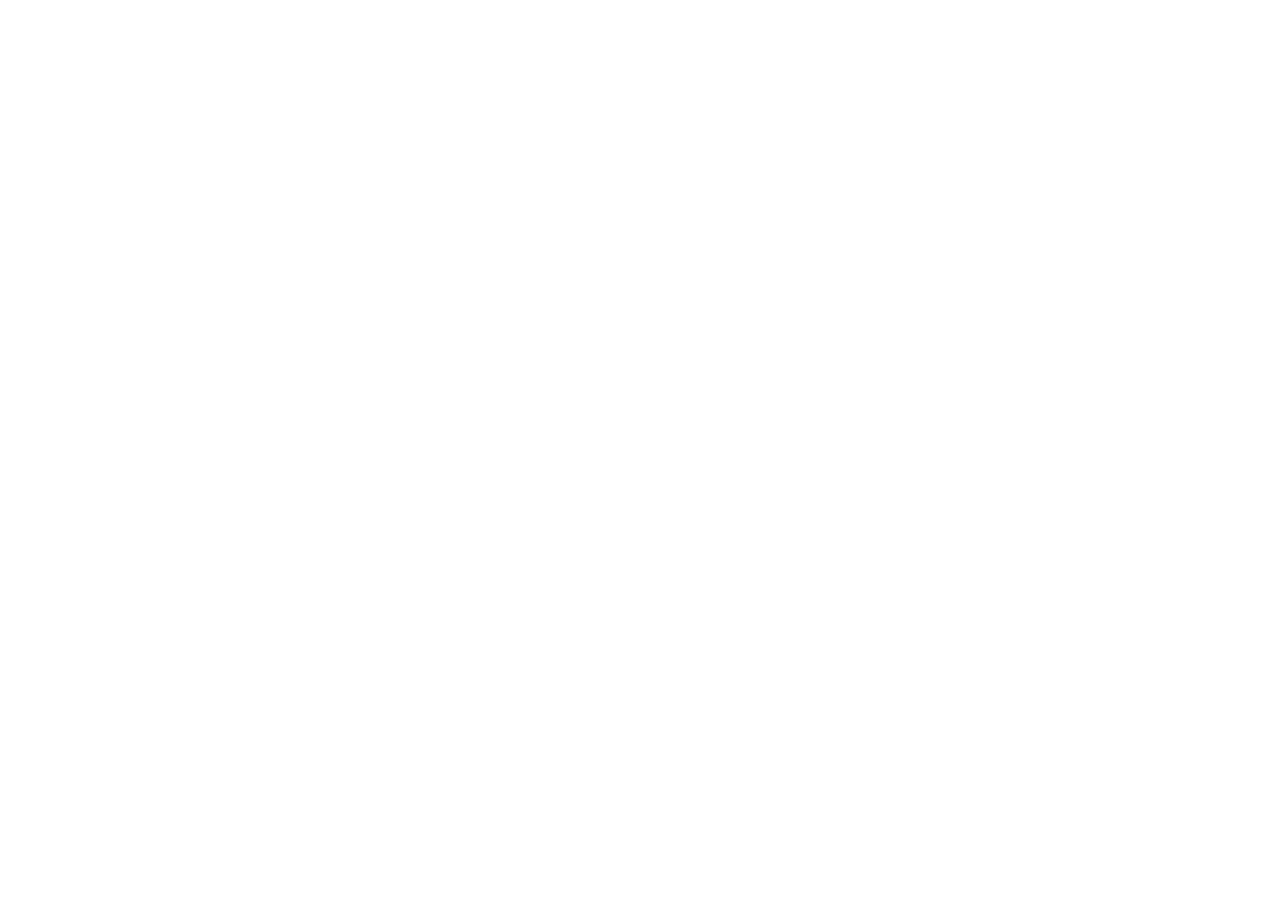
==== index.html @ c5b6c1b1 "init project" ====
<!DOCTYPE html>
<html lang="en">

<head>
    <meta charset="UTF-8">
    <meta http-equiv="X-UA-Compatible" content="IE=edge">
    <meta name="viewport" content="width=device-width, initial-scale=1.0">
    <title>Document</title>
</head>

<body>

</body>

</html>
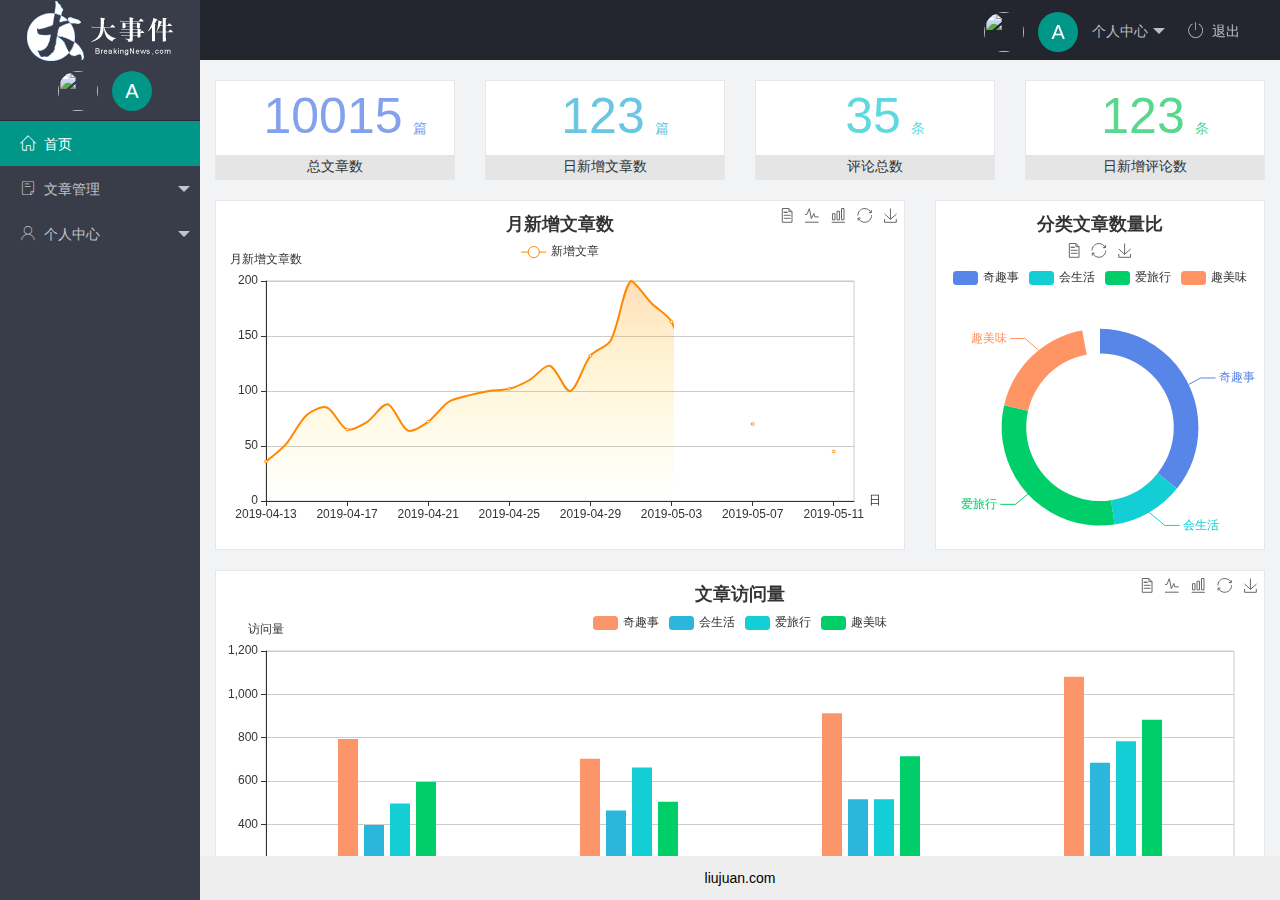
==== commit c591fae1: "完成了后台首页的开发" ====
--- a/index.html
+++ b/index.html
@@ -6,10 +6,93 @@
     <meta http-equiv="X-UA-Compatible" content="IE=edge">
     <meta name="viewport" content="width=device-width, initial-scale=1.0">
     <title>Document</title>
+    <!-- 导入layui的css样式 -->
+    <link rel="stylesheet" href="/assets/lib/layui/css/layui.css">
+    <!-- 导入icon图标的样式 -->
+    <link rel="stylesheet" href="/assets/fonts/iconfont.css" />
+    <!-- 导入自己的css样式 -->
+    <link rel="stylesheet" href="/assets/css/index.css" />
 </head>
 
 <body>
+    <div class="layui-layout layui-layout-admin">
+        <div class="layui-header">
+            <div class="layui-logo layui-hide-xs layui-bg-black"><img src="/assets/images/logo.png" alt=""></div>
+            <!-- 头部区域（可配合layui 已有的水平导航） -->
+            <ul class="layui-nav layui-layout-right">
+                <li class="layui-nav-item layui-hide layui-show-md-inline-block">
+                    <a href="javascript:;" class="userInfo">
+                        <img src="//tva1.sinaimg.cn/crop.0.0.118.118.180/5db11ff4gw1e77d3nqrv8j203b03cweg.jpg"
+                            class="layui-nav-img">
+                        <span class="text-avatar">A</span>
 
+                        个人中心
+                    </a>
+                    <dl class="layui-nav-child">
+                        <dd><a href="">基本资料</a></dd>
+                        <dd><a href="">更换头像</a></dd>
+                        <dd><a href="">重置密码</a></dd>
+                    </dl>
+                </li>
+                <li class="layui-nav-item" lay-header-event="menuRight" lay-unselect>
+                    <a href="javascript:;" id="btnlogout">
+                        <span class="iconfont">&#xe865</span>退出
+                    </a>
+                </li>
+            </ul>
+        </div>
+
+        <div class="layui-side layui-bg-black">
+            <div class="layui-side-scroll">
+                <div class="userInfo">
+                    <img src="//tva1.sinaimg.cn/crop.0.0.118.118.180/5db11ff4gw1e77d3nqrv8j203b03cweg.jpg"
+                        class="layui-nav-img">
+                    <span class="text-avatar">A</span>
+                    <span id="welcome"></span>
+                </div>
+                <!-- 左侧导航区域（可配合layui已有的垂直导航） -->
+                <ul class="layui-nav layui-nav-tree" lay-shrink="all">
+                    <li class="layui-nav-item  layui-this">
+                        <a href="/home/dashboard.html" target="fm"><span class="iconfont">&#xe6a9</span>首页</a>
+                    </li>
+                    <li class="layui-nav-item">
+                        <a class="" href="javascript:;"><span class="iconfont">&#xe615</span>文章管理</a>
+                        <dl class="layui-nav-child">
+                            <dd><a href="javascript:;"><i class="layui-icon layui-icon-app"></i> 文章类别</a></dd>
+                            <dd><a href="javascript:;"><i class="layui-icon layui-icon-cols"></i> 文章列表</a></dd>
+                            <dd><a href="javascript:;"><i class="layui-icon layui-icon-face-smile"></i> 发布文章</a></dd>
+                        </dl>
+                    </li>
+                    <li class="layui-nav-item">
+                        <a href="javascript:;"><span class="iconfont">&#xe614</span>个人中心</a>
+                        <dl class="layui-nav-child">
+                            <dd><a href="javascript:;"><i class="layui-icon layui-icon-app"></i> 基本资料</a></dd>
+                            <dd><a href="javascript:;"><i class="layui-icon layui-icon-friends"></i> 更换头像</a></dd>
+                            <dd><a href="javascript:;"><i class="layui-icon layui-icon-password"></i> 重置密码</a></dd>
+                        </dl>
+                    </li>
+                </ul>
+            </div>
+        </div>
+
+        <div class="layui-body">
+            <!-- 内容主体区域 -->
+            <iframe name="fm" src="/home/dashboard.html" frameborder="0"></iframe>
+        </div>
+
+        <div class="layui-footer">
+            liujuan.com
+        </div>
+    </div>
+
+    <!-- 导入layui js样式表 -->
+    <script src="/assets/lib/layui/layui.all.js"></script>
+    <!-- 导入jquery样式表 -->
+    <script src="/assets/lib/jquery.js"></script>
+    <!-- 导入baseapi表 -->
+    <script src="/assets/js/baseApi.js"></script>
+    <!-- 导入自己的样式表 -->
+    <script src="/assets/js/index.js"></script>
 </body>
 
 </html>--- a/assets/lib/layui/css/layui.css
+++ b/assets/lib/layui/css/layui.css
@@ -0,0 +1,2 @@
+/** layui-v2.5.5 MIT License By https://www.layui.com */
+ .layui-inline,img{display:inline-block;vertical-align:middle}h1,h2,h3,h4,h5,h6{font-weight:400}.layui-edge,.layui-header,.layui-inline,.layui-main{position:relative}.layui-body,.layui-edge,.layui-elip{overflow:hidden}.layui-btn,.layui-edge,.layui-inline,img{vertical-align:middle}.layui-btn,.layui-disabled,.layui-icon,.layui-unselect{-moz-user-select:none;-webkit-user-select:none;-ms-user-select:none}.layui-elip,.layui-form-checkbox span,.layui-form-pane .layui-form-label{text-overflow:ellipsis;white-space:nowrap}.layui-breadcrumb,.layui-tree-btnGroup{visibility:hidden}blockquote,body,button,dd,div,dl,dt,form,h1,h2,h3,h4,h5,h6,input,li,ol,p,pre,td,textarea,th,ul{margin:0;padding:0;-webkit-tap-highlight-color:rgba(0,0,0,0)}a:active,a:hover{outline:0}img{border:none}li{list-style:none}table{border-collapse:collapse;border-spacing:0}h4,h5,h6{font-size:100%}button,input,optgroup,option,select,textarea{font-family:inherit;font-size:inherit;font-style:inherit;font-weight:inherit;outline:0}pre{white-space:pre-wrap;white-space:-moz-pre-wrap;white-space:-pre-wrap;white-space:-o-pre-wrap;word-wrap:break-word}body{line-height:24px;font:14px Helvetica Neue,Helvetica,PingFang SC,Tahoma,Arial,sans-serif}hr{height:1px;margin:10px 0;border:0;clear:both}a{color:#333;text-decoration:none}a:hover{color:#777}a cite{font-style:normal;*cursor:pointer}.layui-border-box,.layui-border-box *{box-sizing:border-box}.layui-box,.layui-box *{box-sizing:content-box}.layui-clear{clear:both;*zoom:1}.layui-clear:after{content:'\20';clear:both;*zoom:1;display:block;height:0}.layui-inline{*display:inline;*zoom:1}.layui-edge{display:inline-block;width:0;height:0;border-width:6px;border-style:dashed;border-color:transparent}.layui-edge-top{top:-4px;border-bottom-color:#999;border-bottom-style:solid}.layui-edge-right{border-left-color:#999;border-left-style:solid}.layui-edge-bottom{top:2px;border-top-color:#999;border-top-style:solid}.layui-edge-left{border-right-color:#999;border-right-style:solid}.layui-disabled,.layui-disabled:hover{color:#d2d2d2!important;cursor:not-allowed!important}.layui-circle{border-radius:100%}.layui-show{display:block!important}.layui-hide{display:none!important}@font-face{font-family:layui-icon;src:url(../font/iconfont.eot?v=250);src:url(../font/iconfont.eot?v=250#iefix) format('embedded-opentype'),url(../font/iconfont.woff2?v=250) format('woff2'),url(../font/iconfont.woff?v=250) format('woff'),url(../font/iconfont.ttf?v=250) format('truetype'),url(../font/iconfont.svg?v=250#layui-icon) format('svg')}.layui-icon{font-family:layui-icon!important;font-size:16px;font-style:normal;-webkit-font-smoothing:antialiased;-moz-osx-font-smoothing:grayscale}.layui-icon-reply-fill:before{content:"\e611"}.layui-icon-set-fill:before{content:"\e614"}.layui-icon-menu-fill:before{content:"\e60f"}.layui-icon-search:before{content:"\e615"}.layui-icon-share:before{content:"\e641"}.layui-icon-set-sm:before{content:"\e620"}.layui-icon-engine:before{content:"\e628"}.layui-icon-close:before{content:"\1006"}.layui-icon-close-fill:before{content:"\1007"}.layui-icon-chart-screen:before{content:"\e629"}.layui-icon-star:before{content:"\e600"}.layui-icon-circle-dot:before{content:"\e617"}.layui-icon-chat:before{content:"\e606"}.layui-icon-release:before{content:"\e609"}.layui-icon-list:before{content:"\e60a"}.layui-icon-chart:before{content:"\e62c"}.layui-icon-ok-circle:before{content:"\1005"}.layui-icon-layim-theme:before{content:"\e61b"}.layui-icon-table:before{content:"\e62d"}.layui-icon-right:before{content:"\e602"}.layui-icon-left:before{content:"\e603"}.layui-icon-cart-simple:before{content:"\e698"}.layui-icon-face-cry:before{content:"\e69c"}.layui-icon-face-smile:before{content:"\e6af"}.layui-icon-survey:before{content:"\e6b2"}.layui-icon-tree:before{content:"\e62e"}.layui-icon-upload-circle:before{content:"\e62f"}.layui-icon-add-circle:before{content:"\e61f"}.layui-icon-download-circle:before{content:"\e601"}.layui-icon-templeate-1:before{content:"\e630"}.layui-icon-util:before{content:"\e631"}.layui-icon-face-surprised:before{content:"\e664"}.layui-icon-edit:before{content:"\e642"}.layui-icon-speaker:before{content:"\e645"}.layui-icon-down:before{content:"\e61a"}.layui-icon-file:before{content:"\e621"}.layui-icon-layouts:before{content:"\e632"}.layui-icon-rate-half:before{content:"\e6c9"}.layui-icon-add-circle-fine:before{content:"\e608"}.layui-icon-prev-circle:before{content:"\e633"}.layui-icon-read:before{content:"\e705"}.layui-icon-404:before{content:"\e61c"}.layui-icon-carousel:before{content:"\e634"}.layui-icon-help:before{content:"\e607"}.layui-icon-code-circle:before{content:"\e635"}.layui-icon-water:before{content:"\e636"}.layui-icon-username:before{content:"\e66f"}.layui-icon-find-fill:before{content:"\e670"}.layui-icon-about:before{content:"\e60b"}.layui-icon-location:before{content:"\e715"}.layui-icon-up:before{content:"\e619"}.layui-icon-pause:before{content:"\e651"}.layui-icon-date:before{content:"\e637"}.layui-icon-layim-uploadfile:before{content:"\e61d"}.layui-icon-delete:before{content:"\e640"}.layui-icon-play:before{content:"\e652"}.layui-icon-top:before{content:"\e604"}.layui-icon-friends:before{content:"\e612"}.layui-icon-refresh-3:before{content:"\e9aa"}.layui-icon-ok:before{content:"\e605"}.layui-icon-layer:before{content:"\e638"}.layui-icon-face-smile-fine:before{content:"\e60c"}.layui-icon-dollar:before{content:"\e659"}.layui-icon-group:before{content:"\e613"}.layui-icon-layim-download:before{content:"\e61e"}.layui-icon-picture-fine:before{content:"\e60d"}.layui-icon-link:before{content:"\e64c"}.layui-icon-diamond:before{content:"\e735"}.layui-icon-log:before{content:"\e60e"}.layui-icon-rate-solid:before{content:"\e67a"}.layui-icon-fonts-del:before{content:"\e64f"}.layui-icon-unlink:before{content:"\e64d"}.layui-icon-fonts-clear:before{content:"\e639"}.layui-icon-triangle-r:before{content:"\e623"}.layui-icon-circle:before{content:"\e63f"}.layui-icon-radio:before{content:"\e643"}.layui-icon-align-center:before{content:"\e647"}.layui-icon-align-right:before{content:"\e648"}.layui-icon-align-left:before{content:"\e649"}.layui-icon-loading-1:before{content:"\e63e"}.layui-icon-return:before{content:"\e65c"}.layui-icon-fonts-strong:before{content:"\e62b"}.layui-icon-upload:before{content:"\e67c"}.layui-icon-dialogue:before{content:"\e63a"}.layui-icon-video:before{content:"\e6ed"}.layui-icon-headset:before{content:"\e6fc"}.layui-icon-cellphone-fine:before{content:"\e63b"}.layui-icon-add-1:before{content:"\e654"}.layui-icon-face-smile-b:before{content:"\e650"}.layui-icon-fonts-html:before{content:"\e64b"}.layui-icon-form:before{content:"\e63c"}.layui-icon-cart:before{content:"\e657"}.layui-icon-camera-fill:before{content:"\e65d"}.layui-icon-tabs:before{content:"\e62a"}.layui-icon-fonts-code:before{content:"\e64e"}.layui-icon-fire:before{content:"\e756"}.layui-icon-set:before{content:"\e716"}.layui-icon-fonts-u:before{content:"\e646"}.layui-icon-triangle-d:before{content:"\e625"}.layui-icon-tips:before{content:"\e702"}.layui-icon-picture:before{content:"\e64a"}.layui-icon-more-vertical:before{content:"\e671"}.layui-icon-flag:before{content:"\e66c"}.layui-icon-loading:before{content:"\e63d"}.layui-icon-fonts-i:before{content:"\e644"}.layui-icon-refresh-1:before{content:"\e666"}.layui-icon-rmb:before{content:"\e65e"}.layui-icon-home:before{content:"\e68e"}.layui-icon-user:before{content:"\e770"}.layui-icon-notice:before{content:"\e667"}.layui-icon-login-weibo:before{content:"\e675"}.layui-icon-voice:before{content:"\e688"}.layui-icon-upload-drag:before{content:"\e681"}.layui-icon-login-qq:before{content:"\e676"}.layui-icon-snowflake:before{content:"\e6b1"}.layui-icon-file-b:before{content:"\e655"}.layui-icon-template:before{content:"\e663"}.layui-icon-auz:before{content:"\e672"}.layui-icon-console:before{content:"\e665"}.layui-icon-app:before{content:"\e653"}.layui-icon-prev:before{content:"\e65a"}.layui-icon-website:before{content:"\e7ae"}.layui-icon-next:before{content:"\e65b"}.layui-icon-component:before{content:"\e857"}.layui-icon-more:before{content:"\e65f"}.layui-icon-login-wechat:before{content:"\e677"}.layui-icon-shrink-right:before{content:"\e668"}.layui-icon-spread-left:before{content:"\e66b"}.layui-icon-camera:before{content:"\e660"}.layui-icon-note:before{content:"\e66e"}.layui-icon-refresh:before{content:"\e669"}.layui-icon-female:before{content:"\e661"}.layui-icon-male:before{content:"\e662"}.layui-icon-password:before{content:"\e673"}.layui-icon-senior:before{content:"\e674"}.layui-icon-theme:before{content:"\e66a"}.layui-icon-tread:before{content:"\e6c5"}.layui-icon-praise:before{content:"\e6c6"}.layui-icon-star-fill:before{content:"\e658"}.layui-icon-rate:before{content:"\e67b"}.layui-icon-template-1:before{content:"\e656"}.layui-icon-vercode:before{content:"\e679"}.layui-icon-cellphone:before{content:"\e678"}.layui-icon-screen-full:before{content:"\e622"}.layui-icon-screen-restore:before{content:"\e758"}.layui-icon-cols:before{content:"\e610"}.layui-icon-export:before{content:"\e67d"}.layui-icon-print:before{content:"\e66d"}.layui-icon-slider:before{content:"\e714"}.layui-icon-addition:before{content:"\e624"}.layui-icon-subtraction:before{content:"\e67e"}.layui-icon-service:before{content:"\e626"}.layui-icon-transfer:before{content:"\e691"}.layui-main{width:1140px;margin:0 auto}.layui-header{z-index:1000;height:60px}.layui-header a:hover{transition:all .5s;-webkit-transition:all .5s}.layui-side{position:fixed;left:0;top:0;bottom:0;z-index:999;width:200px;overflow-x:hidden}.layui-side-scroll{position:relative;width:220px;height:100%;overflow-x:hidden}.layui-body{position:absolute;left:200px;right:0;top:0;bottom:0;z-index:998;width:auto;overflow-y:auto;box-sizing:border-box}.layui-layout-body{overflow:hidden}.layui-layout-admin .layui-header{background-color:#23262E}.layui-layout-admin .layui-side{top:60px;width:200px;overflow-x:hidden}.layui-layout-admin .layui-body{position:fixed;top:60px;bottom:44px}.layui-layout-admin .layui-main{width:auto;margin:0 15px}.layui-layout-admin .layui-footer{position:fixed;left:200px;right:0;bottom:0;height:44px;line-height:44px;padding:0 15px;background-color:#eee}.layui-layout-admin .layui-logo{position:absolute;left:0;top:0;width:200px;height:100%;line-height:60px;text-align:center;color:#009688;font-size:16px}.layui-layout-admin .layui-header .layui-nav{background:0 0}.layui-layout-left{position:absolute!important;left:200px;top:0}.layui-layout-right{position:absolute!important;right:0;top:0}.layui-container{position:relative;margin:0 auto;padding:0 15px;box-sizing:border-box}.layui-fluid{position:relative;margin:0 auto;padding:0 15px}.layui-row:after,.layui-row:before{content:'';display:block;clear:both}.layui-col-lg1,.layui-col-lg10,.layui-col-lg11,.layui-col-lg12,.layui-col-lg2,.layui-col-lg3,.layui-col-lg4,.layui-col-lg5,.layui-col-lg6,.layui-col-lg7,.layui-col-lg8,.layui-col-lg9,.layui-col-md1,.layui-col-md10,.layui-col-md11,.layui-col-md12,.layui-col-md2,.layui-col-md3,.layui-col-md4,.layui-col-md5,.layui-col-md6,.layui-col-md7,.layui-col-md8,.layui-col-md9,.layui-col-sm1,.layui-col-sm10,.layui-col-sm11,.layui-col-sm12,.layui-col-sm2,.layui-col-sm3,.layui-col-sm4,.layui-col-sm5,.layui-col-sm6,.layui-col-sm7,.layui-col-sm8,.layui-col-sm9,.layui-col-xs1,.layui-col-xs10,.layui-col-xs11,.layui-col-xs12,.layui-col-xs2,.layui-col-xs3,.layui-col-xs4,.layui-col-xs5,.layui-col-xs6,.layui-col-xs7,.layui-col-xs8,.layui-col-xs9{position:relative;display:block;box-sizing:border-box}.layui-col-xs1,.layui-col-xs10,.layui-col-xs11,.layui-col-xs12,.layui-col-xs2,.layui-col-xs3,.layui-col-xs4,.layui-col-xs5,.layui-col-xs6,.layui-col-xs7,.layui-col-xs8,.layui-col-xs9{float:left}.layui-col-xs1{width:8.33333333%}.layui-col-xs2{width:16.66666667%}.layui-col-xs3{width:25%}.layui-col-xs4{width:33.33333333%}.layui-col-xs5{width:41.66666667%}.layui-col-xs6{width:50%}.layui-col-xs7{width:58.33333333%}.layui-col-xs8{width:66.66666667%}.layui-col-xs9{width:75%}.layui-col-xs10{width:83.33333333%}.layui-col-xs11{width:91.66666667%}.layui-col-xs12{width:100%}.layui-col-xs-offset1{margin-left:8.33333333%}.layui-col-xs-offset2{margin-left:16.66666667%}.layui-col-xs-offset3{margin-left:25%}.layui-col-xs-offset4{margin-left:33.33333333%}.layui-col-xs-offset5{margin-left:41.66666667%}.layui-col-xs-offset6{margin-left:50%}.layui-col-xs-offset7{margin-left:58.33333333%}.layui-col-xs-offset8{margin-left:66.66666667%}.layui-col-xs-offset9{margin-left:75%}.layui-col-xs-offset10{margin-left:83.33333333%}.layui-col-xs-offset11{margin-left:91.66666667%}.layui-col-xs-offset12{margin-left:100%}@media screen and (max-width:768px){.layui-hide-xs{display:none!important}.layui-show-xs-block{display:block!important}.layui-show-xs-inline{display:inline!important}.layui-show-xs-inline-block{display:inline-block!important}}@media screen and (min-width:768px){.layui-container{width:750px}.layui-hide-sm{display:none!important}.layui-show-sm-block{display:block!important}.layui-show-sm-inline{display:inline!important}.layui-show-sm-inline-block{display:inline-block!important}.layui-col-sm1,.layui-col-sm10,.layui-col-sm11,.layui-col-sm12,.layui-col-sm2,.layui-col-sm3,.layui-col-sm4,.layui-col-sm5,.layui-col-sm6,.layui-col-sm7,.layui-col-sm8,.layui-col-sm9{float:left}.layui-col-sm1{width:8.33333333%}.layui-col-sm2{width:16.66666667%}.layui-col-sm3{width:25%}.layui-col-sm4{width:33.33333333%}.layui-col-sm5{width:41.66666667%}.layui-col-sm6{width:50%}.layui-col-sm7{width:58.33333333%}.layui-col-sm8{width:66.66666667%}.layui-col-sm9{width:75%}.layui-col-sm10{width:83.33333333%}.layui-col-sm11{width:91.66666667%}.layui-col-sm12{width:100%}.layui-col-sm-offset1{margin-left:8.33333333%}.layui-col-sm-offset2{margin-left:16.66666667%}.layui-col-sm-offset3{margin-left:25%}.layui-col-sm-offset4{margin-left:33.33333333%}.layui-col-sm-offset5{margin-left:41.66666667%}.layui-col-sm-offset6{margin-left:50%}.layui-col-sm-offset7{margin-left:58.33333333%}.layui-col-sm-offset8{margin-left:66.66666667%}.layui-col-sm-offset9{margin-left:75%}.layui-col-sm-offset10{margin-left:83.33333333%}.layui-col-sm-offset11{margin-left:91.66666667%}.layui-col-sm-offset12{margin-left:100%}}@media screen and (min-width:992px){.layui-container{width:970px}.layui-hide-md{display:none!important}.layui-show-md-block{display:block!important}.layui-show-md-inline{display:inline!important}.layui-show-md-inline-block{display:inline-block!important}.layui-col-md1,.layui-col-md10,.layui-col-md11,.layui-col-md12,.layui-col-md2,.layui-col-md3,.layui-col-md4,.layui-col-md5,.layui-col-md6,.layui-col-md7,.layui-col-md8,.layui-col-md9{float:left}.layui-col-md1{width:8.33333333%}.layui-col-md2{width:16.66666667%}.layui-col-md3{width:25%}.layui-col-md4{width:33.33333333%}.layui-col-md5{width:41.66666667%}.layui-col-md6{width:50%}.layui-col-md7{width:58.33333333%}.layui-col-md8{width:66.66666667%}.layui-col-md9{width:75%}.layui-col-md10{width:83.33333333%}.layui-col-md11{width:91.66666667%}.layui-col-md12{width:100%}.layui-col-md-offset1{margin-left:8.33333333%}.layui-col-md-offset2{margin-left:16.66666667%}.layui-col-md-offset3{margin-left:25%}.layui-col-md-offset4{margin-left:33.33333333%}.layui-col-md-offset5{margin-left:41.66666667%}.layui-col-md-offset6{margin-left:50%}.layui-col-md-offset7{margin-left:58.33333333%}.layui-col-md-offset8{margin-left:66.66666667%}.layui-col-md-offset9{margin-left:75%}.layui-col-md-offset10{margin-left:83.33333333%}.layui-col-md-offset11{margin-left:91.66666667%}.layui-col-md-offset12{margin-left:100%}}@media screen and (min-width:1200px){.layui-container{width:1170px}.layui-hide-lg{display:none!important}.layui-show-lg-block{display:block!important}.layui-show-lg-inline{display:inline!important}.layui-show-lg-inline-block{display:inline-block!important}.layui-col-lg1,.layui-col-lg10,.layui-col-lg11,.layui-col-lg12,.layui-col-lg2,.layui-col-lg3,.layui-col-lg4,.layui-col-lg5,.layui-col-lg6,.layui-col-lg7,.layui-col-lg8,.layui-col-lg9{float:left}.layui-col-lg1{width:8.33333333%}.layui-col-lg2{width:16.66666667%}.layui-col-lg3{width:25%}.layui-col-lg4{width:33.33333333%}.layui-col-lg5{width:41.66666667%}.layui-col-lg6{width:50%}.layui-col-lg7{width:58.33333333%}.layui-col-lg8{width:66.66666667%}.layui-col-lg9{width:75%}.layui-col-lg10{width:83.33333333%}.layui-col-lg11{width:91.66666667%}.layui-col-lg12{width:100%}.layui-col-lg-offset1{margin-left:8.33333333%}.layui-col-lg-offset2{margin-left:16.66666667%}.layui-col-lg-offset3{margin-left:25%}.layui-col-lg-offset4{margin-left:33.33333333%}.layui-col-lg-offset5{margin-left:41.66666667%}.layui-col-lg-offset6{margin-left:50%}.layui-col-lg-offset7{margin-left:58.33333333%}.layui-col-lg-offset8{margin-left:66.66666667%}.layui-col-lg-offset9{margin-left:75%}.layui-col-lg-offset10{margin-left:83.33333333%}.layui-col-lg-offset11{margin-left:91.66666667%}.layui-col-lg-offset12{margin-left:100%}}.layui-col-space1{margin:-.5px}.layui-col-space1>*{padding:.5px}.layui-col-space3{margin:-1.5px}.layui-col-space3>*{padding:1.5px}.layui-col-space5{margin:-2.5px}.layui-col-space5>*{padding:2.5px}.layui-col-space8{margin:-3.5px}.layui-col-space8>*{padding:3.5px}.layui-col-space10{margin:-5px}.layui-col-space10>*{padding:5px}.layui-col-space12{margin:-6px}.layui-col-space12>*{padding:6px}.layui-col-space15{margin:-7.5px}.layui-col-space15>*{padding:7.5px}.layui-col-space18{margin:-9px}.layui-col-space18>*{padding:9px}.layui-col-space20{margin:-10px}.layui-col-space20>*{padding:10px}.layui-col-space22{margin:-11px}.layui-col-space22>*{padding:11px}.layui-col-space25{margin:-12.5px}.layui-col-space25>*{padding:12.5px}.layui-col-space30{margin:-15px}.layui-col-space30>*{padding:15px}.layui-btn,.layui-input,.layui-select,.layui-textarea,.layui-upload-button{outline:0;-webkit-appearance:none;transition:all .3s;-webkit-transition:all .3s;box-sizing:border-box}.layui-elem-quote{margin-bottom:10px;padding:15px;line-height:22px;border-left:5px solid #009688;border-radius:0 2px 2px 0;background-color:#f2f2f2}.layui-quote-nm{border-style:solid;border-width:1px 1px 1px 5px;background:0 0}.layui-elem-field{margin-bottom:10px;padding:0;border-width:1px;border-style:solid}.layui-elem-field legend{margin-left:20px;padding:0 10px;font-size:20px;font-weight:300}.layui-field-title{margin:10px 0 20px;border-width:1px 0 0}.layui-field-box{padding:10px 15px}.layui-field-title .layui-field-box{padding:10px 0}.layui-progress{position:relative;height:6px;border-radius:20px;background-color:#e2e2e2}.layui-progress-bar{position:absolute;left:0;top:0;width:0;max-width:100%;height:6px;border-radius:20px;text-align:right;background-color:#5FB878;transition:all .3s;-webkit-transition:all .3s}.layui-progress-big,.layui-progress-big .layui-progress-bar{height:18px;line-height:18px}.layui-progress-text{position:relative;top:-20px;line-height:18px;font-size:12px;color:#666}.layui-progress-big .layui-progress-text{position:static;padding:0 10px;color:#fff}.layui-collapse{border-width:1px;border-style:solid;border-radius:2px}.layui-colla-content,.layui-colla-item{border-top-width:1px;border-top-style:solid}.layui-colla-item:first-child{border-top:none}.layui-colla-title{position:relative;height:42px;line-height:42px;padding:0 15px 0 35px;color:#333;background-color:#f2f2f2;cursor:pointer;font-size:14px;overflow:hidden}.layui-colla-content{display:none;padding:10px 15px;line-height:22px;color:#666}.layui-colla-icon{position:absolute;left:15px;top:0;font-size:14px}.layui-card{margin-bottom:15px;border-radius:2px;background-color:#fff;box-shadow:0 1px 2px 0 rgba(0,0,0,.05)}.layui-card:last-child{margin-bottom:0}.layui-card-header{position:relative;height:42px;line-height:42px;padding:0 15px;border-bottom:1px solid #f6f6f6;color:#333;border-radius:2px 2px 0 0;font-size:14px}.layui-bg-black,.layui-bg-blue,.layui-bg-cyan,.layui-bg-green,.layui-bg-orange,.layui-bg-red{color:#fff!important}.layui-card-body{position:relative;padding:10px 15px;line-height:24px}.layui-card-body[pad15]{padding:15px}.layui-card-body[pad20]{padding:20px}.layui-card-body .layui-table{margin:5px 0}.layui-card .layui-tab{margin:0}.layui-panel-window{position:relative;padding:15px;border-radius:0;border-top:5px solid #E6E6E6;background-color:#fff}.layui-auxiliar-moving{position:fixed;left:0;right:0;top:0;bottom:0;width:100%;height:100%;background:0 0;z-index:9999999999}.layui-form-label,.layui-form-mid,.layui-form-select,.layui-input-block,.layui-input-inline,.layui-textarea{position:relative}.layui-bg-red{background-color:#FF5722!important}.layui-bg-orange{background-color:#FFB800!important}.layui-bg-green{background-color:#009688!important}.layui-bg-cyan{background-color:#2F4056!important}.layui-bg-blue{background-color:#1E9FFF!important}.layui-bg-black{background-color:#393D49!important}.layui-bg-gray{background-color:#eee!important;color:#666!important}.layui-badge-rim,.layui-colla-content,.layui-colla-item,.layui-collapse,.layui-elem-field,.layui-form-pane .layui-form-item[pane],.layui-form-pane .layui-form-label,.layui-input,.layui-layedit,.layui-layedit-tool,.layui-quote-nm,.layui-select,.layui-tab-bar,.layui-tab-card,.layui-tab-title,.layui-tab-title .layui-this:after,.layui-textarea{border-color:#e6e6e6}.layui-timeline-item:before,hr{background-color:#e6e6e6}.layui-text{line-height:22px;font-size:14px;color:#666}.layui-text h1,.layui-text h2,.layui-text h3{font-weight:500;color:#333}.layui-text h1{font-size:30px}.layui-text h2{font-size:24px}.layui-text h3{font-size:18px}.layui-text a:not(.layui-btn){color:#01AAED}.layui-text a:not(.layui-btn):hover{text-decoration:underline}.layui-text ul{padding:5px 0 5px 15px}.layui-text ul li{margin-top:5px;list-style-type:disc}.layui-text em,.layui-word-aux{color:#999!important;padding:0 5px!important}.layui-btn{display:inline-block;height:38px;line-height:38px;padding:0 18px;background-color:#009688;color:#fff;white-space:nowrap;text-align:center;font-size:14px;border:none;border-radius:2px;cursor:pointer}.layui-btn:hover{opacity:.8;filter:alpha(opacity=80);color:#fff}.layui-btn:active{opacity:1;filter:alpha(opacity=100)}.layui-btn+.layui-btn{margin-left:10px}.layui-btn-container{font-size:0}.layui-btn-container .layui-btn{margin-right:10px;margin-bottom:10px}.layui-btn-container .layui-btn+.layui-btn{margin-left:0}.layui-table .layui-btn-container .layui-btn{margin-bottom:9px}.layui-btn-radius{border-radius:100px}.layui-btn .layui-icon{margin-right:3px;font-size:18px;vertical-align:bottom;vertical-align:middle\9}.layui-btn-primary{border:1px solid #C9C9C9;background-color:#fff;color:#555}.layui-btn-primary:hover{border-color:#009688;color:#333}.layui-btn-normal{background-color:#1E9FFF}.layui-btn-warm{background-color:#FFB800}.layui-btn-danger{background-color:#FF5722}.layui-btn-checked{background-color:#5FB878}.layui-btn-disabled,.layui-btn-disabled:active,.layui-btn-disabled:hover{border:1px solid #e6e6e6;background-color:#FBFBFB;color:#C9C9C9;cursor:not-allowed;opacity:1}.layui-btn-lg{height:44px;line-height:44px;padding:0 25px;font-size:16px}.layui-btn-sm{height:30px;line-height:30px;padding:0 10px;font-size:12px}.layui-btn-sm i{font-size:16px!important}.layui-btn-xs{height:22px;line-height:22px;padding:0 5px;font-size:12px}.layui-btn-xs i{font-size:14px!important}.layui-btn-group{display:inline-block;vertical-align:middle;font-size:0}.layui-btn-group .layui-btn{margin-left:0!important;margin-right:0!important;border-left:1px solid rgba(255,255,255,.5);border-radius:0}.layui-btn-group .layui-btn-primary{border-left:none}.layui-btn-group .layui-btn-primary:hover{border-color:#C9C9C9;color:#009688}.layui-btn-group .layui-btn:first-child{border-left:none;border-radius:2px 0 0 2px}.layui-btn-group .layui-btn-primary:first-child{border-left:1px solid #c9c9c9}.layui-btn-group .layui-btn:last-child{border-radius:0 2px 2px 0}.layui-btn-group .layui-btn+.layui-btn{margin-left:0}.layui-btn-group+.layui-btn-group{margin-left:10px}.layui-btn-fluid{width:100%}.layui-input,.layui-select,.layui-textarea{height:38px;line-height:1.3;line-height:38px\9;border-width:1px;border-style:solid;background-color:#fff;border-radius:2px}.layui-input::-webkit-input-placeholder,.layui-select::-webkit-input-placeholder,.layui-textarea::-webkit-input-placeholder{line-height:1.3}.layui-input,.layui-textarea{display:block;width:100%;padding-left:10px}.layui-input:hover,.layui-textarea:hover{border-color:#D2D2D2!important}.layui-input:focus,.layui-textarea:focus{border-color:#C9C9C9!important}.layui-textarea{min-height:100px;height:auto;line-height:20px;padding:6px 10px;resize:vertical}.layui-select{padding:0 10px}.layui-form input[type=checkbox],.layui-form input[type=radio],.layui-form select{display:none}.layui-form [lay-ignore]{display:initial}.layui-form-item{margin-bottom:15px;clear:both;*zoom:1}.layui-form-item:after{content:'\20';clear:both;*zoom:1;display:block;height:0}.layui-form-label{float:left;display:block;padding:9px 15px;width:80px;font-weight:400;line-height:20px;text-align:right}.layui-form-label-col{display:block;float:none;padding:9px 0;line-height:20px;text-align:left}.layui-form-item .layui-inline{margin-bottom:5px;margin-right:10px}.layui-input-block{margin-left:110px;min-height:36px}.layui-input-inline{display:inline-block;vertical-align:middle}.layui-form-item .layui-input-inline{float:left;width:190px;margin-right:10px}.layui-form-text .layui-input-inline{width:auto}.layui-form-mid{float:left;display:block;padding:9px 0!important;line-height:20px;margin-right:10px}.layui-form-danger+.layui-form-select .layui-input,.layui-form-danger:focus{border-color:#FF5722!important}.layui-form-select .layui-input{padding-right:30px;cursor:pointer}.layui-form-select .layui-edge{position:absolute;right:10px;top:50%;margin-top:-3px;cursor:pointer;border-width:6px;border-top-color:#c2c2c2;border-top-style:solid;transition:all .3s;-webkit-transition:all .3s}.layui-form-select dl{display:none;position:absolute;left:0;top:42px;padding:5px 0;z-index:899;min-width:100%;border:1px solid #d2d2d2;max-height:300px;overflow-y:auto;background-color:#fff;border-radius:2px;box-shadow:0 2px 4px rgba(0,0,0,.12);box-sizing:border-box}.layui-form-select dl dd,.layui-form-select dl dt{padding:0 10px;line-height:36px;white-space:nowrap;overflow:hidden;text-overflow:ellipsis}.layui-form-select dl dt{font-size:12px;color:#999}.layui-form-select dl dd{cursor:pointer}.layui-form-select dl dd:hover{background-color:#f2f2f2;-webkit-transition:.5s all;transition:.5s all}.layui-form-select .layui-select-group dd{padding-left:20px}.layui-form-select dl dd.layui-select-tips{padding-left:10px!important;color:#999}.layui-form-select dl dd.layui-this{background-color:#5FB878;color:#fff}.layui-form-checkbox,.layui-form-select dl dd.layui-disabled{background-color:#fff}.layui-form-selected dl{display:block}.layui-form-checkbox,.layui-form-checkbox *,.layui-form-switch{display:inline-block;vertical-align:middle}.layui-form-selected .layui-edge{margin-top:-9px;-webkit-transform:rotate(180deg);transform:rotate(180deg);margin-top:-3px\9}:root .layui-form-selected .layui-edge{margin-top:-9px\0/IE9}.layui-form-selectup dl{top:auto;bottom:42px}.layui-select-none{margin:5px 0;text-align:center;color:#999}.layui-select-disabled .layui-disabled{border-color:#eee!important}.layui-select-disabled .layui-edge{border-top-color:#d2d2d2}.layui-form-checkbox{position:relative;height:30px;line-height:30px;margin-right:10px;padding-right:30px;cursor:pointer;font-size:0;-webkit-transition:.1s linear;transition:.1s linear;box-sizing:border-box}.layui-form-checkbox span{padding:0 10px;height:100%;font-size:14px;border-radius:2px 0 0 2px;background-color:#d2d2d2;color:#fff;overflow:hidden}.layui-form-checkbox:hover span{background-color:#c2c2c2}.layui-form-checkbox i{position:absolute;right:0;top:0;width:30px;height:28px;border:1px solid #d2d2d2;border-left:none;border-radius:0 2px 2px 0;color:#fff;font-size:20px;text-align:center}.layui-form-checkbox:hover i{border-color:#c2c2c2;color:#c2c2c2}.layui-form-checked,.layui-form-checked:hover{border-color:#5FB878}.layui-form-checked span,.layui-form-checked:hover span{background-color:#5FB878}.layui-form-checked i,.layui-form-checked:hover i{color:#5FB878}.layui-form-item .layui-form-checkbox{margin-top:4px}.layui-form-checkbox[lay-skin=primary]{height:auto!important;line-height:normal!important;min-width:18px;min-height:18px;border:none!important;margin-right:0;padding-left:28px;padding-right:0;background:0 0}.layui-form-checkbox[lay-skin=primary] span{padding-left:0;padding-right:15px;line-height:18px;background:0 0;color:#666}.layui-form-checkbox[lay-skin=primary] i{right:auto;left:0;width:16px;height:16px;line-height:16px;border:1px solid #d2d2d2;font-size:12px;border-radius:2px;background-color:#fff;-webkit-transition:.1s linear;transition:.1s linear}.layui-form-checkbox[lay-skin=primary]:hover i{border-color:#5FB878;color:#fff}.layui-form-checked[lay-skin=primary] i{border-color:#5FB878!important;background-color:#5FB878;color:#fff}.layui-checkbox-disbaled[lay-skin=primary] span{background:0 0!important;color:#c2c2c2}.layui-checkbox-disbaled[lay-skin=primary]:hover i{border-color:#d2d2d2}.layui-form-item .layui-form-checkbox[lay-skin=primary]{margin-top:10px}.layui-form-switch{position:relative;height:22px;line-height:22px;min-width:35px;padding:0 5px;margin-top:8px;border:1px solid #d2d2d2;border-radius:20px;cursor:pointer;background-color:#fff;-webkit-transition:.1s linear;transition:.1s linear}.layui-form-switch i{position:absolute;left:5px;top:3px;width:16px;height:16px;border-radius:20px;background-color:#d2d2d2;-webkit-transition:.1s linear;transition:.1s linear}.layui-form-switch em{position:relative;top:0;width:25px;margin-left:21px;padding:0!important;text-align:center!important;color:#999!important;font-style:normal!important;font-size:12px}.layui-form-onswitch{border-color:#5FB878;background-color:#5FB878}.layui-checkbox-disbaled,.layui-checkbox-disbaled i{border-color:#e2e2e2!important}.layui-form-onswitch i{left:100%;margin-left:-21px;background-color:#fff}.layui-form-onswitch em{margin-left:5px;margin-right:21px;color:#fff!important}.layui-checkbox-disbaled span{background-color:#e2e2e2!important}.layui-checkbox-disbaled:hover i{color:#fff!important}[lay-radio]{display:none}.layui-form-radio,.layui-form-radio *{display:inline-block;vertical-align:middle}.layui-form-radio{line-height:28px;margin:6px 10px 0 0;padding-right:10px;cursor:pointer;font-size:0}.layui-form-radio *{font-size:14px}.layui-form-radio>i{margin-right:8px;font-size:22px;color:#c2c2c2}.layui-form-radio>i:hover,.layui-form-radioed>i{color:#5FB878}.layui-radio-disbaled>i{color:#e2e2e2!important}.layui-form-pane .layui-form-label{width:110px;padding:8px 15px;height:38px;line-height:20px;border-width:1px;border-style:solid;border-radius:2px 0 0 2px;text-align:center;background-color:#FBFBFB;overflow:hidden;box-sizing:border-box}.layui-form-pane .layui-input-inline{margin-left:-1px}.layui-form-pane .layui-input-block{margin-left:110px;left:-1px}.layui-form-pane .layui-input{border-radius:0 2px 2px 0}.layui-form-pane .layui-form-text .layui-form-label{float:none;width:100%;border-radius:2px;box-sizing:border-box;text-align:left}.layui-form-pane .layui-form-text .layui-input-inline{display:block;margin:0;top:-1px;clear:both}.layui-form-pane .layui-form-text .layui-input-block{margin:0;left:0;top:-1px}.layui-form-pane .layui-form-text .layui-textarea{min-height:100px;border-radius:0 0 2px 2px}.layui-form-pane .layui-form-checkbox{margin:4px 0 4px 10px}.layui-form-pane .layui-form-radio,.layui-form-pane .layui-form-switch{margin-top:6px;margin-left:10px}.layui-form-pane .layui-form-item[pane]{position:relative;border-width:1px;border-style:solid}.layui-form-pane .layui-form-item[pane] .layui-form-label{position:absolute;left:0;top:0;height:100%;border-width:0 1px 0 0}.layui-form-pane .layui-form-item[pane] .layui-input-inline{margin-left:110px}@media screen and (max-width:450px){.layui-form-item .layui-form-label{text-overflow:ellipsis;overflow:hidden;white-space:nowrap}.layui-form-item .layui-inline{display:block;margin-right:0;margin-bottom:20px;clear:both}.layui-form-item .layui-inline:after{content:'\20';clear:both;display:block;height:0}.layui-form-item .layui-input-inline{display:block;float:none;left:-3px;width:auto;margin:0 0 10px 112px}.layui-form-item .layui-input-inline+.layui-form-mid{margin-left:110px;top:-5px;padding:0}.layui-form-item .layui-form-checkbox{margin-right:5px;margin-bottom:5px}}.layui-layedit{border-width:1px;border-style:solid;border-radius:2px}.layui-layedit-tool{padding:3px 5px;border-bottom-width:1px;border-bottom-style:solid;font-size:0}.layedit-tool-fixed{position:fixed;top:0;border-top:1px solid #e2e2e2}.layui-layedit-tool .layedit-tool-mid,.layui-layedit-tool .layui-icon{display:inline-block;vertical-align:middle;text-align:center;font-size:14px}.layui-layedit-tool .layui-icon{position:relative;width:32px;height:30px;line-height:30px;margin:3px 5px;color:#777;cursor:pointer;border-radius:2px}.layui-layedit-tool .layui-icon:hover{color:#393D49}.layui-layedit-tool .layui-icon:active{color:#000}.layui-layedit-tool .layedit-tool-active{background-color:#e2e2e2;color:#000}.layui-layedit-tool .layui-disabled,.layui-layedit-tool .layui-disabled:hover{color:#d2d2d2;cursor:not-allowed}.layui-layedit-tool .layedit-tool-mid{width:1px;height:18px;margin:0 10px;background-color:#d2d2d2}.layedit-tool-html{width:50px!important;font-size:30px!important}.layedit-tool-b,.layedit-tool-code,.layedit-tool-help{font-size:16px!important}.layedit-tool-d,.layedit-tool-face,.layedit-tool-image,.layedit-tool-unlink{font-size:18px!important}.layedit-tool-image input{position:absolute;font-size:0;left:0;top:0;width:100%;height:100%;opacity:.01;filter:Alpha(opacity=1);cursor:pointer}.layui-layedit-iframe iframe{display:block;width:100%}#LAY_layedit_code{overflow:hidden}.layui-laypage{display:inline-block;*display:inline;*zoom:1;vertical-align:middle;margin:10px 0;font-size:0}.layui-laypage>a:first-child,.layui-laypage>a:first-child em{border-radius:2px 0 0 2px}.layui-laypage>a:last-child,.layui-laypage>a:last-child em{border-radius:0 2px 2px 0}.layui-laypage>:first-child{margin-left:0!important}.layui-laypage>:last-child{margin-right:0!important}.layui-laypage a,.layui-laypage button,.layui-laypage input,.layui-laypage select,.layui-laypage span{border:1px solid #e2e2e2}.layui-laypage a,.layui-laypage span{display:inline-block;*display:inline;*zoom:1;vertical-align:middle;padding:0 15px;height:28px;line-height:28px;margin:0 -1px 5px 0;background-color:#fff;color:#333;font-size:12px}.layui-flow-more a *,.layui-laypage input,.layui-table-view select[lay-ignore]{display:inline-block}.layui-laypage a:hover{color:#009688}.layui-laypage em{font-style:normal}.layui-laypage .layui-laypage-spr{color:#999;font-weight:700}.layui-laypage a{text-decoration:none}.layui-laypage .layui-laypage-curr{position:relative}.layui-laypage .layui-laypage-curr em{position:relative;color:#fff}.layui-laypage .layui-laypage-curr .layui-laypage-em{position:absolute;left:-1px;top:-1px;padding:1px;width:100%;height:100%;background-color:#009688}.layui-laypage-em{border-radius:2px}.layui-laypage-next em,.layui-laypage-prev em{font-family:Sim sun;font-size:16px}.layui-laypage .layui-laypage-count,.layui-laypage .layui-laypage-limits,.layui-laypage .layui-laypage-refresh,.layui-laypage .layui-laypage-skip{margin-left:10px;margin-right:10px;padding:0;border:none}.layui-laypage .layui-laypage-limits,.layui-laypage .layui-laypage-refresh{vertical-align:top}.layui-laypage .layui-laypage-refresh i{font-size:18px;cursor:pointer}.layui-laypage select{height:22px;padding:3px;border-radius:2px;cursor:pointer}.layui-laypage .layui-laypage-skip{height:30px;line-height:30px;color:#999}.layui-laypage button,.layui-laypage input{height:30px;line-height:30px;border-radius:2px;vertical-align:top;background-color:#fff;box-sizing:border-box}.layui-laypage input{width:40px;margin:0 10px;padding:0 3px;text-align:center}.layui-laypage input:focus,.layui-laypage select:focus{border-color:#009688!important}.layui-laypage button{margin-left:10px;padding:0 10px;cursor:pointer}.layui-table,.layui-table-view{margin:10px 0}.layui-flow-more{margin:10px 0;text-align:center;color:#999;font-size:14px}.layui-flow-more a{height:32px;line-height:32px}.layui-flow-more a *{vertical-align:top}.layui-flow-more a cite{padding:0 20px;border-radius:3px;background-color:#eee;color:#333;font-style:normal}.layui-flow-more a cite:hover{opacity:.8}.layui-flow-more a i{font-size:30px;color:#737383}.layui-table{width:100%;background-color:#fff;color:#666}.layui-table tr{transition:all .3s;-webkit-transition:all .3s}.layui-table th{text-align:left;font-weight:400}.layui-table tbody tr:hover,.layui-table thead tr,.layui-table-click,.layui-table-header,.layui-table-hover,.layui-table-mend,.layui-table-patch,.layui-table-tool,.layui-table-total,.layui-table-total tr,.layui-table[lay-even] tr:nth-child(even){background-color:#f2f2f2}.layui-table td,.layui-table th,.layui-table-col-set,.layui-table-fixed-r,.layui-table-grid-down,.layui-table-header,.layui-table-page,.layui-table-tips-main,.layui-table-tool,.layui-table-total,.layui-table-view,.layui-table[lay-skin=line],.layui-table[lay-skin=row]{border-width:1px;border-style:solid;border-color:#e6e6e6}.layui-table td,.layui-table th{position:relative;padding:9px 15px;min-height:20px;line-height:20px;font-size:14px}.layui-table[lay-skin=line] td,.layui-table[lay-skin=line] th{border-width:0 0 1px}.layui-table[lay-skin=row] td,.layui-table[lay-skin=row] th{border-width:0 1px 0 0}.layui-table[lay-skin=nob] td,.layui-table[lay-skin=nob] th{border:none}.layui-table img{max-width:100px}.layui-table[lay-size=lg] td,.layui-table[lay-size=lg] th{padding:15px 30px}.layui-table-view .layui-table[lay-size=lg] .layui-table-cell{height:40px;line-height:40px}.layui-table[lay-size=sm] td,.layui-table[lay-size=sm] th{font-size:12px;padding:5px 10px}.layui-table-view .layui-table[lay-size=sm] .layui-table-cell{height:20px;line-height:20px}.layui-table[lay-data]{display:none}.layui-table-box{position:relative;overflow:hidden}.layui-table-view .layui-table{position:relative;width:auto;margin:0}.layui-table-view .layui-table[lay-skin=line]{border-width:0 1px 0 0}.layui-table-view .layui-table[lay-skin=row]{border-width:0 0 1px}.layui-table-view .layui-table td,.layui-table-view .layui-table th{padding:5px 0;border-top:none;border-left:none}.layui-table-view .layui-table th.layui-unselect .layui-table-cell span{cursor:pointer}.layui-table-view .layui-table td{cursor:default}.layui-table-view .layui-table td[data-edit=text]{cursor:text}.layui-table-view .layui-form-checkbox[lay-skin=primary] i{width:18px;height:18px}.layui-table-view .layui-form-radio{line-height:0;padding:0}.layui-table-view .layui-form-radio>i{margin:0;font-size:20px}.layui-table-init{position:absolute;left:0;top:0;width:100%;height:100%;text-align:center;z-index:110}.layui-table-init .layui-icon{position:absolute;left:50%;top:50%;margin:-15px 0 0 -15px;font-size:30px;color:#c2c2c2}.layui-table-header{border-width:0 0 1px;overflow:hidden}.layui-table-header .layui-table{margin-bottom:-1px}.layui-table-tool .layui-inline[lay-event]{position:relative;width:26px;height:26px;padding:5px;line-height:16px;margin-right:10px;text-align:center;color:#333;border:1px solid #ccc;cursor:pointer;-webkit-transition:.5s all;transition:.5s all}.layui-table-tool .layui-inline[lay-event]:hover{border:1px solid #999}.layui-table-tool-temp{padding-right:120px}.layui-table-tool-self{position:absolute;right:17px;top:10px}.layui-table-tool .layui-table-tool-self .layui-inline[lay-event]{margin:0 0 0 10px}.layui-table-tool-panel{position:absolute;top:29px;left:-1px;padding:5px 0;min-width:150px;min-height:40px;border:1px solid #d2d2d2;text-align:left;overflow-y:auto;background-color:#fff;box-shadow:0 2px 4px rgba(0,0,0,.12)}.layui-table-cell,.layui-table-tool-panel li{overflow:hidden;text-overflow:ellipsis;white-space:nowrap}.layui-table-tool-panel li{padding:0 10px;line-height:30px;-webkit-transition:.5s all;transition:.5s all}.layui-table-tool-panel li .layui-form-checkbox[lay-skin=primary]{width:100%;padding-left:28px}.layui-table-tool-panel li:hover{background-color:#f2f2f2}.layui-table-tool-panel li .layui-form-checkbox[lay-skin=primary] i{position:absolute;left:0;top:0}.layui-table-tool-panel li .layui-form-checkbox[lay-skin=primary] span{padding:0}.layui-table-tool .layui-table-tool-self .layui-table-tool-panel{left:auto;right:-1px}.layui-table-col-set{position:absolute;right:0;top:0;width:20px;height:100%;border-width:0 0 0 1px;background-color:#fff}.layui-table-sort{width:10px;height:20px;margin-left:5px;cursor:pointer!important}.layui-table-sort .layui-edge{position:absolute;left:5px;border-width:5px}.layui-table-sort .layui-table-sort-asc{top:3px;border-top:none;border-bottom-style:solid;border-bottom-color:#b2b2b2}.layui-table-sort .layui-table-sort-asc:hover{border-bottom-color:#666}.layui-table-sort .layui-table-sort-desc{bottom:5px;border-bottom:none;border-top-style:solid;border-top-color:#b2b2b2}.layui-table-sort .layui-table-sort-desc:hover{border-top-color:#666}.layui-table-sort[lay-sort=asc] .layui-table-sort-asc{border-bottom-color:#000}.layui-table-sort[lay-sort=desc] .layui-table-sort-desc{border-top-color:#000}.layui-table-cell{height:28px;line-height:28px;padding:0 15px;position:relative;box-sizing:border-box}.layui-table-cell .layui-form-checkbox[lay-skin=primary]{top:-1px;padding:0}.layui-table-cell .layui-table-link{color:#01AAED}.laytable-cell-checkbox,.laytable-cell-numbers,.laytable-cell-radio,.laytable-cell-space{padding:0;text-align:center}.layui-table-body{position:relative;overflow:auto;margin-right:-1px;margin-bottom:-1px}.layui-table-body .layui-none{line-height:26px;padding:15px;text-align:center;color:#999}.layui-table-fixed{position:absolute;left:0;top:0;z-index:101}.layui-table-fixed .layui-table-body{overflow:hidden}.layui-table-fixed-l{box-shadow:0 -1px 8px rgba(0,0,0,.08)}.layui-table-fixed-r{left:auto;right:-1px;border-width:0 0 0 1px;box-shadow:-1px 0 8px rgba(0,0,0,.08)}.layui-table-fixed-r .layui-table-header{position:relative;overflow:visible}.layui-table-mend{position:absolute;right:-49px;top:0;height:100%;width:50px}.layui-table-tool{position:relative;z-index:890;width:100%;min-height:50px;line-height:30px;padding:10px 15px;border-width:0 0 1px}.layui-table-tool .layui-btn-container{margin-bottom:-10px}.layui-table-page,.layui-table-total{border-width:1px 0 0;margin-bottom:-1px;overflow:hidden}.layui-table-page{position:relative;width:100%;padding:7px 7px 0;height:41px;font-size:12px;white-space:nowrap}.layui-table-page>div{height:26px}.layui-table-page .layui-laypage{margin:0}.layui-table-page .layui-laypage a,.layui-table-page .layui-laypage span{height:26px;line-height:26px;margin-bottom:10px;border:none;background:0 0}.layui-table-page .layui-laypage a,.layui-table-page .layui-laypage span.layui-laypage-curr{padding:0 12px}.layui-table-page .layui-laypage span{margin-left:0;padding:0}.layui-table-page .layui-laypage .layui-laypage-prev{margin-left:-7px!important}.layui-table-page .layui-laypage .layui-laypage-curr .layui-laypage-em{left:0;top:0;padding:0}.layui-table-page .layui-laypage button,.layui-table-page .layui-laypage input{height:26px;line-height:26px}.layui-table-page .layui-laypage input{width:40px}.layui-table-page .layui-laypage button{padding:0 10px}.layui-table-page select{height:18px}.layui-table-patch .layui-table-cell{padding:0;width:30px}.layui-table-edit{position:absolute;left:0;top:0;width:100%;height:100%;padding:0 14px 1px;border-radius:0;box-shadow:1px 1px 20px rgba(0,0,0,.15)}.layui-table-edit:focus{border-color:#5FB878!important}select.layui-table-edit{padding:0 0 0 10px;border-color:#C9C9C9}.layui-table-view .layui-form-checkbox,.layui-table-view .layui-form-radio,.layui-table-view .layui-form-switch{top:0;margin:0;box-sizing:content-box}.layui-table-view .layui-form-checkbox{top:-1px;height:26px;line-height:26px}.layui-table-view .layui-form-checkbox i{height:26px}.layui-table-grid .layui-table-cell{overflow:visible}.layui-table-grid-down{position:absolute;top:0;right:0;width:26px;height:100%;padding:5px 0;border-width:0 0 0 1px;text-align:center;background-color:#fff;color:#999;cursor:pointer}.layui-table-grid-down .layui-icon{position:absolute;top:50%;left:50%;margin:-8px 0 0 -8px}.layui-table-grid-down:hover{background-color:#fbfbfb}body .layui-table-tips .layui-layer-content{background:0 0;padding:0;box-shadow:0 1px 6px rgba(0,0,0,.12)}.layui-table-tips-main{margin:-44px 0 0 -1px;max-height:150px;padding:8px 15px;font-size:14px;overflow-y:scroll;background-color:#fff;color:#666}.layui-table-tips-c{position:absolute;right:-3px;top:-13px;width:20px;height:20px;padding:3px;cursor:pointer;background-color:#666;border-radius:50%;color:#fff}.layui-table-tips-c:hover{background-color:#777}.layui-table-tips-c:before{position:relative;right:-2px}.layui-upload-file{display:none!important;opacity:.01;filter:Alpha(opacity=1)}.layui-upload-drag,.layui-upload-form,.layui-upload-wrap{display:inline-block}.layui-upload-list{margin:10px 0}.layui-upload-choose{padding:0 10px;color:#999}.layui-upload-drag{position:relative;padding:30px;border:1px dashed #e2e2e2;background-color:#fff;text-align:center;cursor:pointer;color:#999}.layui-upload-drag .layui-icon{font-size:50px;color:#009688}.layui-upload-drag[lay-over]{border-color:#009688}.layui-upload-iframe{position:absolute;width:0;height:0;border:0;visibility:hidden}.layui-upload-wrap{position:relative;vertical-align:middle}.layui-upload-wrap .layui-upload-file{display:block!important;position:absolute;left:0;top:0;z-index:10;font-size:100px;width:100%;height:100%;opacity:.01;filter:Alpha(opacity=1);cursor:pointer}.layui-transfer-active,.layui-transfer-box{display:inline-block;vertical-align:middle}.layui-transfer-box,.layui-transfer-header,.layui-transfer-search{border-width:0;border-style:solid;border-color:#e6e6e6}.layui-transfer-box{position:relative;border-width:1px;width:200px;height:360px;border-radius:2px;background-color:#fff}.layui-transfer-box .layui-form-checkbox{width:100%;margin:0!important}.layui-transfer-header{height:38px;line-height:38px;padding:0 10px;border-bottom-width:1px}.layui-transfer-search{position:relative;padding:10px;border-bottom-width:1px}.layui-transfer-search .layui-input{height:32px;padding-left:30px;font-size:12px}.layui-transfer-search .layui-icon-search{position:absolute;left:20px;top:50%;margin-top:-8px;color:#666}.layui-transfer-active{margin:0 15px}.layui-transfer-active .layui-btn{display:block;margin:0;padding:0 15px;background-color:#5FB878;border-color:#5FB878;color:#fff}.layui-transfer-active .layui-btn-disabled{background-color:#FBFBFB;border-color:#e6e6e6;color:#C9C9C9}.layui-transfer-active .layui-btn:first-child{margin-bottom:15px}.layui-transfer-active .layui-btn .layui-icon{margin:0;font-size:14px!important}.layui-transfer-data{padding:5px 0;overflow:auto}.layui-transfer-data li{height:32px;line-height:32px;padding:0 10px}.layui-transfer-data li:hover{background-color:#f2f2f2;transition:.5s all}.layui-transfer-data .layui-none{padding:15px 10px;text-align:center;color:#999}.layui-nav{position:relative;padding:0 20px;background-color:#393D49;color:#fff;border-radius:2px;font-size:0;box-sizing:border-box}.layui-nav *{font-size:14px}.layui-nav .layui-nav-item{position:relative;display:inline-block;*display:inline;*zoom:1;vertical-align:middle;line-height:60px}.layui-nav .layui-nav-item a{display:block;padding:0 20px;color:#fff;color:rgba(255,255,255,.7);transition:all .3s;-webkit-transition:all .3s}.layui-nav .layui-this:after,.layui-nav-bar,.layui-nav-tree .layui-nav-itemed:after{position:absolute;left:0;top:0;width:0;height:5px;background-color:#5FB878;transition:all .2s;-webkit-transition:all .2s}.layui-nav-bar{z-index:1000}.layui-nav .layui-nav-item a:hover,.layui-nav .layui-this a{color:#fff}.layui-nav .layui-this:after{content:'';top:auto;bottom:0;width:100%}.layui-nav-img{width:30px;height:30px;margin-right:10px;border-radius:50%}.layui-nav .layui-nav-more{content:'';width:0;height:0;border-style:solid dashed dashed;border-color:#fff transparent transparent;overflow:hidden;cursor:pointer;transition:all .2s;-webkit-transition:all .2s;position:absolute;top:50%;right:3px;margin-top:-3px;border-width:6px;border-top-color:rgba(255,255,255,.7)}.layui-nav .layui-nav-mored,.layui-nav-itemed>a .layui-nav-more{margin-top:-9px;border-style:dashed dashed solid;border-color:transparent transparent #fff}.layui-nav-child{display:none;position:absolute;left:0;top:65px;min-width:100%;line-height:36px;padding:5px 0;box-shadow:0 2px 4px rgba(0,0,0,.12);border:1px solid #d2d2d2;background-color:#fff;z-index:100;border-radius:2px;white-space:nowrap}.layui-nav .layui-nav-child a{color:#333}.layui-nav .layui-nav-child a:hover{background-color:#f2f2f2;color:#000}.layui-nav-child dd{position:relative}.layui-nav .layui-nav-child dd.layui-this a,.layui-nav-child dd.layui-this{background-color:#5FB878;color:#fff}.layui-nav-child dd.layui-this:after{display:none}.layui-nav-tree{width:200px;padding:0}.layui-nav-tree .layui-nav-item{display:block;width:100%;line-height:45px}.layui-nav-tree .layui-nav-item a{position:relative;height:45px;line-height:45px;text-overflow:ellipsis;overflow:hidden;white-space:nowrap}.layui-nav-tree .layui-nav-item a:hover{background-color:#4E5465}.layui-nav-tree .layui-nav-bar{width:5px;height:0;background-color:#009688}.layui-nav-tree .layui-nav-child dd.layui-this,.layui-nav-tree .layui-nav-child dd.layui-this a,.layui-nav-tree .layui-this,.layui-nav-tree .layui-this>a,.layui-nav-tree .layui-this>a:hover{background-color:#009688;color:#fff}.layui-nav-tree .layui-this:after{display:none}.layui-nav-itemed>a,.layui-nav-tree .layui-nav-title a,.layui-nav-tree .layui-nav-title a:hover{color:#fff!important}.layui-nav-tree .layui-nav-child{position:relative;z-index:0;top:0;border:none;box-shadow:none}.layui-nav-tree .layui-nav-child a{height:40px;line-height:40px;color:#fff;color:rgba(255,255,255,.7)}.layui-nav-tree .layui-nav-child,.layui-nav-tree .layui-nav-child a:hover{background:0 0;color:#fff}.layui-nav-tree .layui-nav-more{right:10px}.layui-nav-itemed>.layui-nav-child{display:block;padding:0;background-color:rgba(0,0,0,.3)!important}.layui-nav-itemed>.layui-nav-child>.layui-this>.layui-nav-child{display:block}.layui-nav-side{position:fixed;top:0;bottom:0;left:0;overflow-x:hidden;z-index:999}.layui-bg-blue .layui-nav-bar,.layui-bg-blue .layui-nav-itemed:after,.layui-bg-blue .layui-this:after{background-color:#93D1FF}.layui-bg-blue .layui-nav-child dd.layui-this{background-color:#1E9FFF}.layui-bg-blue .layui-nav-itemed>a,.layui-nav-tree.layui-bg-blue .layui-nav-title a,.layui-nav-tree.layui-bg-blue .layui-nav-title a:hover{background-color:#007DDB!important}.layui-breadcrumb{font-size:0}.layui-breadcrumb>*{font-size:14px}.layui-breadcrumb a{color:#999!important}.layui-breadcrumb a:hover{color:#5FB878!important}.layui-breadcrumb a cite{color:#666;font-style:normal}.layui-breadcrumb span[lay-separator]{margin:0 10px;color:#999}.layui-tab{margin:10px 0;text-align:left!important}.layui-tab[overflow]>.layui-tab-title{overflow:hidden}.layui-tab-title{position:relative;left:0;height:40px;white-space:nowrap;font-size:0;border-bottom-width:1px;border-bottom-style:solid;transition:all .2s;-webkit-transition:all .2s}.layui-tab-title li{display:inline-block;*display:inline;*zoom:1;vertical-align:middle;font-size:14px;transition:all .2s;-webkit-transition:all .2s;position:relative;line-height:40px;min-width:65px;padding:0 15px;text-align:center;cursor:pointer}.layui-tab-title li a{display:block}.layui-tab-title .layui-this{color:#000}.layui-tab-title .layui-this:after{position:absolute;left:0;top:0;content:'';width:100%;height:41px;border-width:1px;border-style:solid;border-bottom-color:#fff;border-radius:2px 2px 0 0;box-sizing:border-box;pointer-events:none}.layui-tab-bar{position:absolute;right:0;top:0;z-index:10;width:30px;height:39px;line-height:39px;border-width:1px;border-style:solid;border-radius:2px;text-align:center;background-color:#fff;cursor:pointer}.layui-tab-bar .layui-icon{position:relative;display:inline-block;top:3px;transition:all .3s;-webkit-transition:all .3s}.layui-tab-item{display:none}.layui-tab-more{padding-right:30px;height:auto!important;white-space:normal!important}.layui-tab-more li.layui-this:after{border-bottom-color:#e2e2e2;border-radius:2px}.layui-tab-more .layui-tab-bar .layui-icon{top:-2px;top:3px\9;-webkit-transform:rotate(180deg);transform:rotate(180deg)}:root .layui-tab-more .layui-tab-bar .layui-icon{top:-2px\0/IE9}.layui-tab-content{padding:10px}.layui-tab-title li .layui-tab-close{position:relative;display:inline-block;width:18px;height:18px;line-height:20px;margin-left:8px;top:1px;text-align:center;font-size:14px;color:#c2c2c2;transition:all .2s;-webkit-transition:all .2s}.layui-tab-title li .layui-tab-close:hover{border-radius:2px;background-color:#FF5722;color:#fff}.layui-tab-brief>.layui-tab-title .layui-this{color:#009688}.layui-tab-brief>.layui-tab-more li.layui-this:after,.layui-tab-brief>.layui-tab-title .layui-this:after{border:none;border-radius:0;border-bottom:2px solid #5FB878}.layui-tab-brief[overflow]>.layui-tab-title .layui-this:after{top:-1px}.layui-tab-card{border-width:1px;border-style:solid;border-radius:2px;box-shadow:0 2px 5px 0 rgba(0,0,0,.1)}.layui-tab-card>.layui-tab-title{background-color:#f2f2f2}.layui-tab-card>.layui-tab-title li{margin-right:-1px;margin-left:-1px}.layui-tab-card>.layui-tab-title .layui-this{background-color:#fff}.layui-tab-card>.layui-tab-title .layui-this:after{border-top:none;border-width:1px;border-bottom-color:#fff}.layui-tab-card>.layui-tab-title .layui-tab-bar{height:40px;line-height:40px;border-radius:0;border-top:none;border-right:none}.layui-tab-card>.layui-tab-more .layui-this{background:0 0;color:#5FB878}.layui-tab-card>.layui-tab-more .layui-this:after{border:none}.layui-timeline{padding-left:5px}.layui-timeline-item{position:relative;padding-bottom:20px}.layui-timeline-axis{position:absolute;left:-5px;top:0;z-index:10;width:20px;height:20px;line-height:20px;background-color:#fff;color:#5FB878;border-radius:50%;text-align:center;cursor:pointer}.layui-timeline-axis:hover{color:#FF5722}.layui-timeline-item:before{content:'';position:absolute;left:5px;top:0;z-index:0;width:1px;height:100%}.layui-timeline-item:last-child:before{display:none}.layui-timeline-item:first-child:before{display:block}.layui-timeline-content{padding-left:25px}.layui-timeline-title{position:relative;margin-bottom:10px}.layui-badge,.layui-badge-dot,.layui-badge-rim{position:relative;display:inline-block;padding:0 6px;font-size:12px;text-align:center;background-color:#FF5722;color:#fff;border-radius:2px}.layui-badge{height:18px;line-height:18px}.layui-badge-dot{width:8px;height:8px;padding:0;border-radius:50%}.layui-badge-rim{height:18px;line-height:18px;border-width:1px;border-style:solid;background-color:#fff;color:#666}.layui-btn .layui-badge,.layui-btn .layui-badge-dot{margin-left:5px}.layui-nav .layui-badge,.layui-nav .layui-badge-dot{position:absolute;top:50%;margin:-8px 6px 0}.layui-tab-title .layui-badge,.layui-tab-title .layui-badge-dot{left:5px;top:-2px}.layui-carousel{position:relative;left:0;top:0;background-color:#f8f8f8}.layui-carousel>[carousel-item]{position:relative;width:100%;height:100%;overflow:hidden}.layui-carousel>[carousel-item]:before{position:absolute;content:'\e63d';left:50%;top:50%;width:100px;line-height:20px;margin:-10px 0 0 -50px;text-align:center;color:#c2c2c2;font-family:layui-icon!important;font-size:30px;font-style:normal;-webkit-font-smoothing:antialiased;-moz-osx-font-smoothing:grayscale}.layui-carousel>[carousel-item]>*{display:none;position:absolute;left:0;top:0;width:100%;height:100%;background-color:#f8f8f8;transition-duration:.3s;-webkit-transition-duration:.3s}.layui-carousel-updown>*{-webkit-transition:.3s ease-in-out up;transition:.3s ease-in-out up}.layui-carousel-arrow{display:none\9;opacity:0;position:absolute;left:10px;top:50%;margin-top:-18px;width:36px;height:36px;line-height:36px;text-align:center;font-size:20px;border:0;border-radius:50%;background-color:rgba(0,0,0,.2);color:#fff;-webkit-transition-duration:.3s;transition-duration:.3s;cursor:pointer}.layui-carousel-arrow[lay-type=add]{left:auto!important;right:10px}.layui-carousel:hover .layui-carousel-arrow[lay-type=add],.layui-carousel[lay-arrow=always] .layui-carousel-arrow[lay-type=add]{right:20px}.layui-carousel[lay-arrow=always] .layui-carousel-arrow{opacity:1;left:20px}.layui-carousel[lay-arrow=none] .layui-carousel-arrow{display:none}.layui-carousel-arrow:hover,.layui-carousel-ind ul:hover{background-color:rgba(0,0,0,.35)}.layui-carousel:hover .layui-carousel-arrow{display:block\9;opacity:1;left:20px}.layui-carousel-ind{position:relative;top:-35px;width:100%;line-height:0!important;text-align:center;font-size:0}.layui-carousel[lay-indicator=outside]{margin-bottom:30px}.layui-carousel[lay-indicator=outside] .layui-carousel-ind{top:10px}.layui-carousel[lay-indicator=outside] .layui-carousel-ind ul{background-color:rgba(0,0,0,.5)}.layui-carousel[lay-indicator=none] .layui-carousel-ind{display:none}.layui-carousel-ind ul{display:inline-block;padding:5px;background-color:rgba(0,0,0,.2);border-radius:10px;-webkit-transition-duration:.3s;transition-duration:.3s}.layui-carousel-ind li{display:inline-block;width:10px;height:10px;margin:0 3px;font-size:14px;background-color:#e2e2e2;background-color:rgba(255,255,255,.5);border-radius:50%;cursor:pointer;-webkit-transition-duration:.3s;transition-duration:.3s}.layui-carousel-ind li:hover{background-color:rgba(255,255,255,.7)}.layui-carousel-ind li.layui-this{background-color:#fff}.layui-carousel>[carousel-item]>.layui-carousel-next,.layui-carousel>[carousel-item]>.layui-carousel-prev,.layui-carousel>[carousel-item]>.layui-this{display:block}.layui-carousel>[carousel-item]>.layui-this{left:0}.layui-carousel>[carousel-item]>.layui-carousel-prev{left:-100%}.layui-carousel>[carousel-item]>.layui-carousel-next{left:100%}.layui-carousel>[carousel-item]>.layui-carousel-next.layui-carousel-left,.layui-carousel>[carousel-item]>.layui-carousel-prev.layui-carousel-right{left:0}.layui-carousel>[carousel-item]>.layui-this.layui-carousel-left{left:-100%}.layui-carousel>[carousel-item]>.layui-this.layui-carousel-right{left:100%}.layui-carousel[lay-anim=updown] .layui-carousel-arrow{left:50%!important;top:20px;margin:0 0 0 -18px}.layui-carousel[lay-anim=updown]>[carousel-item]>*,.layui-carousel[lay-anim=fade]>[carousel-item]>*{left:0!important}.layui-carousel[lay-anim=updown] .layui-carousel-arrow[lay-type=add]{top:auto!important;bottom:20px}.layui-carousel[lay-anim=updown] .layui-carousel-ind{position:absolute;top:50%;right:20px;width:auto;height:auto}.layui-carousel[lay-anim=updown] .layui-carousel-ind ul{padding:3px 5px}.layui-carousel[lay-anim=updown] .layui-carousel-ind li{display:block;margin:6px 0}.layui-carousel[lay-anim=updown]>[carousel-item]>.layui-this{top:0}.layui-carousel[lay-anim=updown]>[carousel-item]>.layui-carousel-prev{top:-100%}.layui-carousel[lay-anim=updown]>[carousel-item]>.layui-carousel-next{top:100%}.layui-carousel[lay-anim=updown]>[carousel-item]>.layui-carousel-next.layui-carousel-left,.layui-carousel[lay-anim=updown]>[carousel-item]>.layui-carousel-prev.layui-carousel-right{top:0}.layui-carousel[lay-anim=updown]>[carousel-item]>.layui-this.layui-carousel-left{top:-100%}.layui-carousel[lay-anim=updown]>[carousel-item]>.layui-this.layui-carousel-right{top:100%}.layui-carousel[lay-anim=fade]>[carousel-item]>.layui-carousel-next,.layui-carousel[lay-anim=fade]>[carousel-item]>.layui-carousel-prev{opacity:0}.layui-carousel[lay-anim=fade]>[carousel-item]>.layui-carousel-next.layui-carousel-left,.layui-carousel[lay-anim=fade]>[carousel-item]>.layui-carousel-prev.layui-carousel-right{opacity:1}.layui-carousel[lay-anim=fade]>[carousel-item]>.layui-this.layui-carousel-left,.layui-carousel[lay-anim=fade]>[carousel-item]>.layui-this.layui-carousel-right{opacity:0}.layui-fixbar{position:fixed;right:15px;bottom:15px;z-index:999999}.layui-fixbar li{width:50px;height:50px;line-height:50px;margin-bottom:1px;text-align:center;cursor:pointer;font-size:30px;background-color:#9F9F9F;color:#fff;border-radius:2px;opacity:.95}.layui-fixbar li:hover{opacity:.85}.layui-fixbar li:active{opacity:1}.layui-fixbar .layui-fixbar-top{display:none;font-size:40px}body .layui-util-face{border:none;background:0 0}body .layui-util-face .layui-layer-content{padding:0;background-color:#fff;color:#666;box-shadow:none}.layui-util-face .layui-layer-TipsG{display:none}.layui-util-face ul{position:relative;width:372px;padding:10px;border:1px solid #D9D9D9;background-color:#fff;box-shadow:0 0 20px rgba(0,0,0,.2)}.layui-util-face ul li{cursor:pointer;float:left;border:1px solid #e8e8e8;height:22px;width:26px;overflow:hidden;margin:-1px 0 0 -1px;padding:4px 2px;text-align:center}.layui-util-face ul li:hover{position:relative;z-index:2;border:1px solid #eb7350;background:#fff9ec}.layui-code{position:relative;margin:10px 0;padding:15px;line-height:20px;border:1px solid #ddd;border-left-width:6px;background-color:#F2F2F2;color:#333;font-family:Courier New;font-size:12px}.layui-rate,.layui-rate *{display:inline-block;vertical-align:middle}.layui-rate{padding:10px 5px 10px 0;font-size:0}.layui-rate li i.layui-icon{font-size:20px;color:#FFB800;margin-right:5px;transition:all .3s;-webkit-transition:all .3s}.layui-rate li i:hover{cursor:pointer;transform:scale(1.12);-webkit-transform:scale(1.12)}.layui-rate[readonly] li i:hover{cursor:default;transform:scale(1)}.layui-colorpicker{width:26px;height:26px;border:1px solid #e6e6e6;padding:5px;border-radius:2px;line-height:24px;display:inline-block;cursor:pointer;transition:all .3s;-webkit-transition:all .3s}.layui-colorpicker:hover{border-color:#d2d2d2}.layui-colorpicker.layui-colorpicker-lg{width:34px;height:34px;line-height:32px}.layui-colorpicker.layui-colorpicker-sm{width:24px;height:24px;line-height:22px}.layui-colorpicker.layui-colorpicker-xs{width:22px;height:22px;line-height:20px}.layui-colorpicker-trigger-bgcolor{display:block;background:url([data-uri]);border-radius:2px}.layui-colorpicker-trigger-span{display:block;height:100%;box-sizing:border-box;border:1px solid rgba(0,0,0,.15);border-radius:2px;text-align:center}.layui-colorpicker-trigger-i{display:inline-block;color:#FFF;font-size:12px}.layui-colorpicker-trigger-i.layui-icon-close{color:#999}.layui-colorpicker-main{position:absolute;z-index:66666666;width:280px;padding:7px;background:#FFF;border:1px solid #d2d2d2;border-radius:2px;box-shadow:0 2px 4px rgba(0,0,0,.12)}.layui-colorpicker-main-wrapper{height:180px;position:relative}.layui-colorpicker-basis{width:260px;height:100%;position:relative}.layui-colorpicker-basis-white{width:100%;height:100%;position:absolute;top:0;left:0;background:linear-gradient(90deg,#FFF,hsla(0,0%,100%,0))}.layui-colorpicker-basis-black{width:100%;height:100%;position:absolute;top:0;left:0;background:linear-gradient(0deg,#000,transparent)}.layui-colorpicker-basis-cursor{width:10px;height:10px;border:1px solid #FFF;border-radius:50%;position:absolute;top:-3px;right:-3px;cursor:pointer}.layui-colorpicker-side{position:absolute;top:0;right:0;width:12px;height:100%;background:linear-gradient(red,#FF0,#0F0,#0FF,#00F,#F0F,red)}.layui-colorpicker-side-slider{width:100%;height:5px;box-shadow:0 0 1px #888;box-sizing:border-box;background:#FFF;border-radius:1px;border:1px solid #f0f0f0;cursor:pointer;position:absolute;left:0}.layui-colorpicker-main-alpha{display:none;height:12px;margin-top:7px;background:url([data-uri])}.layui-colorpicker-alpha-bgcolor{height:100%;position:relative}.layui-colorpicker-alpha-slider{width:5px;height:100%;box-shadow:0 0 1px #888;box-sizing:border-box;background:#FFF;border-radius:1px;border:1px solid #f0f0f0;cursor:pointer;position:absolute;top:0}.layui-colorpicker-main-pre{padding-top:7px;font-size:0}.layui-colorpicker-pre{width:20px;height:20px;border-radius:2px;display:inline-block;margin-left:6px;margin-bottom:7px;cursor:pointer}.layui-colorpicker-pre:nth-child(11n+1){margin-left:0}.layui-colorpicker-pre-isalpha{background:url([data-uri])}.layui-colorpicker-pre.layui-this{box-shadow:0 0 3px 2px rgba(0,0,0,.15)}.layui-colorpicker-pre>div{height:100%;border-radius:2px}.layui-colorpicker-main-input{text-align:right;padding-top:7px}.layui-colorpicker-main-input .layui-btn-container .layui-btn{margin:0 0 0 10px}.layui-colorpicker-main-input div.layui-inline{float:left;margin-right:10px;font-size:14px}.layui-colorpicker-main-input input.layui-input{width:150px;height:30px;color:#666}.layui-slider{height:4px;background:#e2e2e2;border-radius:3px;position:relative;cursor:pointer}.layui-slider-bar{border-radius:3px;position:absolute;height:100%}.layui-slider-step{position:absolute;top:0;width:4px;height:4px;border-radius:50%;background:#FFF;-webkit-transform:translateX(-50%);transform:translateX(-50%)}.layui-slider-wrap{width:36px;height:36px;position:absolute;top:-16px;-webkit-transform:translateX(-50%);transform:translateX(-50%);z-index:10;text-align:center}.layui-slider-wrap-btn{width:12px;height:12px;border-radius:50%;background:#FFF;display:inline-block;vertical-align:middle;cursor:pointer;transition:.3s}.layui-slider-wrap:after{content:"";height:100%;display:inline-block;vertical-align:middle}.layui-slider-wrap-btn.layui-slider-hover,.layui-slider-wrap-btn:hover{transform:scale(1.2)}.layui-slider-wrap-btn.layui-disabled:hover{transform:scale(1)!important}.layui-slider-tips{position:absolute;top:-42px;z-index:66666666;white-space:nowrap;display:none;-webkit-transform:translateX(-50%);transform:translateX(-50%);color:#FFF;background:#000;border-radius:3px;height:25px;line-height:25px;padding:0 10px}.layui-slider-tips:after{content:'';position:absolute;bottom:-12px;left:50%;margin-left:-6px;width:0;height:0;border-width:6px;border-style:solid;border-color:#000 transparent transparent}.layui-slider-input{width:70px;height:32px;border:1px solid #e6e6e6;border-radius:3px;font-size:16px;line-height:32px;position:absolute;right:0;top:-15px}.layui-slider-input-btn{display:none;position:absolute;top:0;right:0;width:20px;height:100%;border-left:1px solid #d2d2d2}.layui-slider-input-btn i{cursor:pointer;position:absolute;right:0;bottom:0;width:20px;height:50%;font-size:12px;line-height:16px;text-align:center;color:#999}.layui-slider-input-btn i:first-child{top:0;border-bottom:1px solid #d2d2d2}.layui-slider-input-txt{height:100%;font-size:14px}.layui-slider-input-txt input{height:100%;border:none}.layui-slider-input-btn i:hover{color:#009688}.layui-slider-vertical{width:4px;margin-left:34px}.layui-slider-vertical .layui-slider-bar{width:4px}.layui-slider-vertical .layui-slider-step{top:auto;left:0;-webkit-transform:translateY(50%);transform:translateY(50%)}.layui-slider-vertical .layui-slider-wrap{top:auto;left:-16px;-webkit-transform:translateY(50%);transform:translateY(50%)}.layui-slider-vertical .layui-slider-tips{top:auto;left:2px}@media \0screen{.layui-slider-wrap-btn{margin-left:-20px}.layui-slider-vertical .layui-slider-wrap-btn{margin-left:0;margin-bottom:-20px}.layui-slider-vertical .layui-slider-tips{margin-left:-8px}.layui-slider>span{margin-left:8px}}.layui-tree{line-height:22px}.layui-tree .layui-form-checkbox{margin:0!important}.layui-tree-set{width:100%;position:relative}.layui-tree-pack{display:none;padding-left:20px;position:relative}.layui-tree-iconClick,.layui-tree-main{display:inline-block;vertical-align:middle}.layui-tree-line .layui-tree-pack{padding-left:27px}.layui-tree-line .layui-tree-set .layui-tree-set:after{content:'';position:absolute;top:14px;left:-9px;width:17px;height:0;border-top:1px dotted #c0c4cc}.layui-tree-entry{position:relative;padding:3px 0;height:20px;white-space:nowrap}.layui-tree-entry:hover{background-color:#eee}.layui-tree-line .layui-tree-entry:hover{background-color:rgba(0,0,0,0)}.layui-tree-line .layui-tree-entry:hover .layui-tree-txt{color:#999;text-decoration:underline;transition:.3s}.layui-tree-main{cursor:pointer;padding-right:10px}.layui-tree-line .layui-tree-set:before{content:'';position:absolute;top:0;left:-9px;width:0;height:100%;border-left:1px dotted #c0c4cc}.layui-tree-line .layui-tree-set.layui-tree-setLineShort:before{height:13px}.layui-tree-line .layui-tree-set.layui-tree-setHide:before{height:0}.layui-tree-iconClick{position:relative;height:20px;line-height:20px;margin:0 10px;color:#c0c4cc}.layui-tree-icon{height:12px;line-height:12px;width:12px;text-align:center;border:1px solid #c0c4cc}.layui-tree-iconClick .layui-icon{font-size:18px}.layui-tree-icon .layui-icon{font-size:12px;color:#666}.layui-tree-iconArrow{padding:0 5px}.layui-tree-iconArrow:after{content:'';position:absolute;left:4px;top:3px;z-index:100;width:0;height:0;border-width:5px;border-style:solid;border-color:transparent transparent transparent #c0c4cc;transition:.5s}.layui-tree-btnGroup,.layui-tree-editInput{position:relative;vertical-align:middle;display:inline-block}.layui-tree-spread>.layui-tree-entry>.layui-tree-iconClick>.layui-tree-iconArrow:after{transform:rotate(90deg) translate(3px,4px)}.layui-tree-txt{display:inline-block;vertical-align:middle;color:#555}.layui-tree-search{margin-bottom:15px;color:#666}.layui-tree-btnGroup .layui-icon{display:inline-block;vertical-align:middle;padding:0 2px;cursor:pointer}.layui-tree-btnGroup .layui-icon:hover{color:#999;transition:.3s}.layui-tree-entry:hover .layui-tree-btnGroup{visibility:visible}.layui-tree-editInput{height:20px;line-height:20px;padding:0 3px;border:none;background-color:rgba(0,0,0,.05)}.layui-tree-emptyText{text-align:center;color:#999}.layui-anim{-webkit-animation-duration:.3s;animation-duration:.3s;-webkit-animation-fill-mode:both;animation-fill-mode:both}.layui-anim.layui-icon{display:inline-block}.layui-anim-loop{-webkit-animation-iteration-count:infinite;animation-iteration-count:infinite}.layui-trans,.layui-trans a{transition:all .3s;-webkit-transition:all .3s}@-webkit-keyframes layui-rotate{from{-webkit-transform:rotate(0)}to{-webkit-transform:rotate(360deg)}}@keyframes layui-rotate{from{transform:rotate(0)}to{transform:rotate(360deg)}}.layui-anim-rotate{-webkit-animation-name:layui-rotate;animation-name:layui-rotate;-webkit-animation-duration:1s;animation-duration:1s;-webkit-animation-timing-function:linear;animation-timing-function:linear}@-webkit-keyframes layui-up{from{-webkit-transform:translate3d(0,100%,0);opacity:.3}to{-webkit-transform:translate3d(0,0,0);opacity:1}}@keyframes layui-up{from{transform:translate3d(0,100%,0);opacity:.3}to{transform:translate3d(0,0,0);opacity:1}}.layui-anim-up{-webkit-animation-name:layui-up;animation-name:layui-up}@-webkit-keyframes layui-upbit{from{-webkit-transform:translate3d(0,30px,0);opacity:.3}to{-webkit-transform:translate3d(0,0,0);opacity:1}}@keyframes layui-upbit{from{transform:translate3d(0,30px,0);opacity:.3}to{transform:translate3d(0,0,0);opacity:1}}.layui-anim-upbit{-webkit-animation-name:layui-upbit;animation-name:layui-upbit}@-webkit-keyframes layui-scale{0%{opacity:.3;-webkit-transform:scale(.5)}100%{opacity:1;-webkit-transform:scale(1)}}@keyframes layui-scale{0%{opacity:.3;-ms-transform:scale(.5);transform:scale(.5)}100%{opacity:1;-ms-transform:scale(1);transform:scale(1)}}.layui-anim-scale{-webkit-animation-name:layui-scale;animation-name:layui-scale}@-webkit-keyframes layui-scale-spring{0%{opacity:.5;-webkit-transform:scale(.5)}80%{opacity:.8;-webkit-transform:scale(1.1)}100%{opacity:1;-webkit-transform:scale(1)}}@keyframes layui-scale-spring{0%{opacity:.5;transform:scale(.5)}80%{opacity:.8;transform:scale(1.1)}100%{opacity:1;transform:scale(1)}}.layui-anim-scaleSpring{-webkit-animation-name:layui-scale-spring;animation-name:layui-scale-spring}@-webkit-keyframes layui-fadein{0%{opacity:0}100%{opacity:1}}@keyframes layui-fadein{0%{opacity:0}100%{opacity:1}}.layui-anim-fadein{-webkit-animation-name:layui-fadein;animation-name:layui-fadein}@-webkit-keyframes layui-fadeout{0%{opacity:1}100%{opacity:0}}@keyframes layui-fadeout{0%{opacity:1}100%{opacity:0}}.layui-anim-fadeout{-webkit-animation-name:layui-fadeout;animation-name:layui-fadeout}--- a/assets/fonts/iconfont.css
+++ b/assets/fonts/iconfont.css
@@ -0,0 +1,37 @@
+@font-face {font-family: "iconfont";
+  src: url('iconfont.eot?t=1576139966484'); /* IE9 */
+  src: url('iconfont.eot?t=1576139966484#iefix') format('embedded-opentype'), /* IE6-IE8 */
+  url('[data-uri]') format('woff2'),
+  url('iconfont.woff?t=1576139966484') format('woff'),
+  url('iconfont.ttf?t=1576139966484') format('truetype'), /* chrome, firefox, opera, Safari, Android, iOS 4.2+ */
+  url('iconfont.svg?t=1576139966484#iconfont') format('svg'); /* iOS 4.1- */
+}
+
+.iconfont {
+  font-family: "iconfont" !important;
+  font-size: 16px;
+  font-style: normal;
+  -webkit-font-smoothing: antialiased;
+  -moz-osx-font-smoothing: grayscale;
+}
+
+.icon-home:before {
+  content: "\e6a9";
+}
+
+.icon-user:before {
+  content: "\e614";
+}
+
+.icon-pinglun:before {
+  content: "\e616";
+}
+
+.icon-tuichu:before {
+  content: "\e865";
+}
+
+.icon-16:before {
+  content: "\e615";
+}
+
--- a/assets/css/index.css
+++ b/assets/css/index.css
@@ -0,0 +1,55 @@
+.layui-footer {
+  text-align: center;
+}
+
+.iconfont {
+  margin-right: 8px;
+}
+
+.layui-icon {
+  margin-right: 8px;
+  margin-left: 20px;
+}
+
+iframe {
+  width: 100%;
+  height: 100%;
+}
+
+.layui-body {
+  overflow: hidden;
+}
+
+a {
+  transition: none;
+}
+
+.userInfo {
+  height: 60px;
+  line-height: 60px;
+  text-align: center;
+  user-select: none;
+}
+
+.layui-side-scroll .userInfo {
+  border-bottom: 1px solid #282b33;
+}
+
+.layui-nav-img {
+  width: 40px;
+  height: 40px;
+}
+
+.text-avatar {
+  display: inline-block;
+  width: 40px;
+  height: 40px;
+  background-color: #009688;
+  border-radius: 50%;
+  line-height: 40px;
+  margin-right: 10px;
+  font-size: 20px;
+  color: #fff;
+  position: relative;
+  top: 3px;
+}
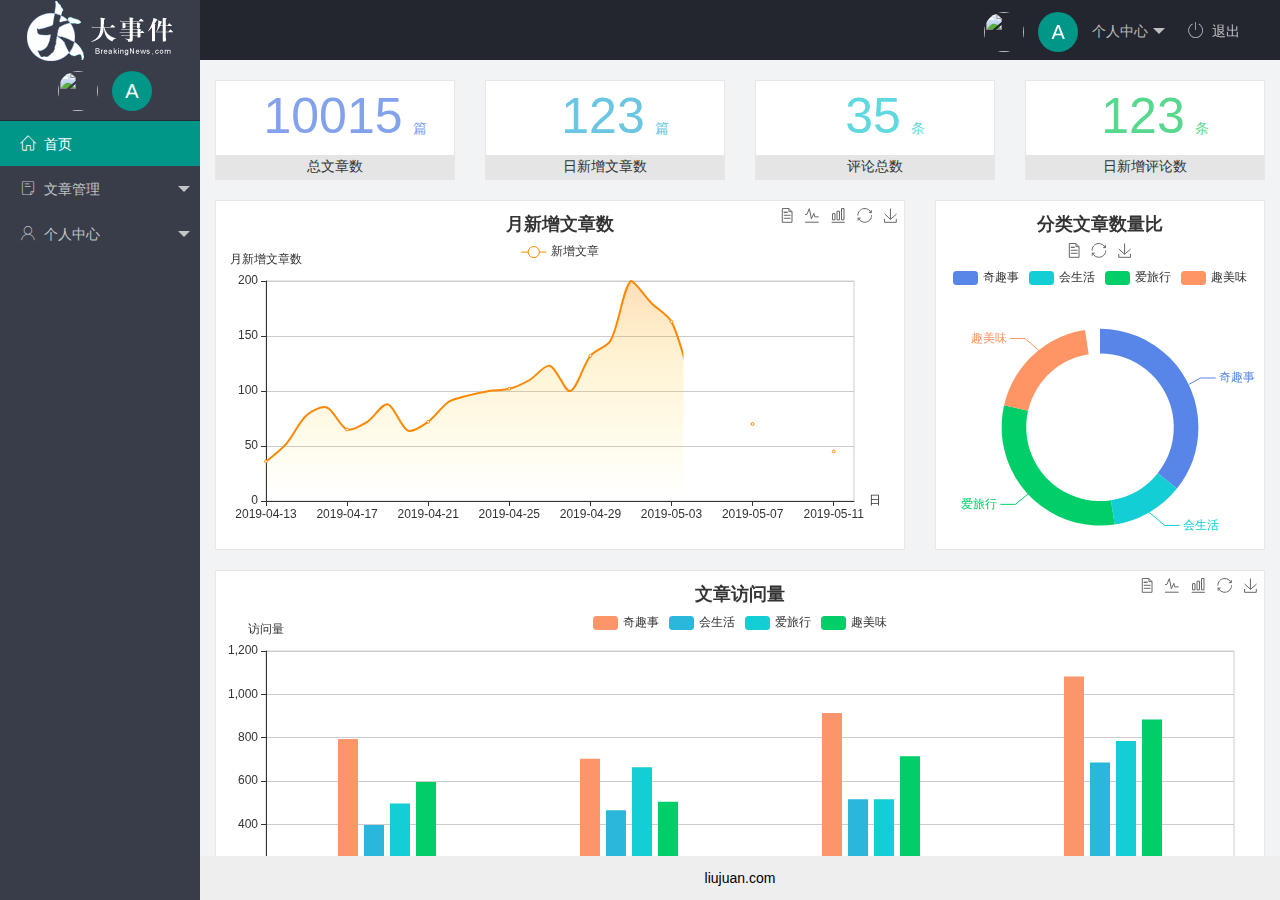
==== commit be88814a: "完成个人中心功能的开发" ====
--- a/index.html
+++ b/index.html
@@ -29,9 +29,9 @@
                         个人中心
                     </a>
                     <dl class="layui-nav-child">
-                        <dd><a href="">基本资料</a></dd>
-                        <dd><a href="">更换头像</a></dd>
-                        <dd><a href="">重置密码</a></dd>
+                        <dd><a href="/user/user_info.html" target="fm">基本资料</a></dd>
+                        <dd><a href="/user/user_avatar.html" target="fm">更换头像</a></dd>
+                        <dd><a href="/user/user_pwd.html" target="fm">重置密码</a></dd>
                     </dl>
                 </li>
                 <li class="layui-nav-item" lay-header-event="menuRight" lay-unselect>
@@ -66,9 +66,12 @@
                     <li class="layui-nav-item">
                         <a href="javascript:;"><span class="iconfont">&#xe614</span>个人中心</a>
                         <dl class="layui-nav-child">
-                            <dd><a href="javascript:;"><i class="layui-icon layui-icon-app"></i> 基本资料</a></dd>
-                            <dd><a href="javascript:;"><i class="layui-icon layui-icon-friends"></i> 更换头像</a></dd>
-                            <dd><a href="javascript:;"><i class="layui-icon layui-icon-password"></i> 重置密码</a></dd>
+                            <dd><a href="./user/user_info.html" target="fm"><i class="layui-icon layui-icon-app"></i>
+                                    基本资料</a></dd>
+                            <dd><a href="/user/user_avatar.html" target="fm"><i
+                                        class="layui-icon layui-icon-friends"></i> 更换头像</a></dd>
+                            <dd><a href="/user/user_pwd.html" target="fm"><i class="layui-icon layui-icon-password"></i>
+                                    重置密码</a></dd>
                         </dl>
                     </li>
                 </ul>
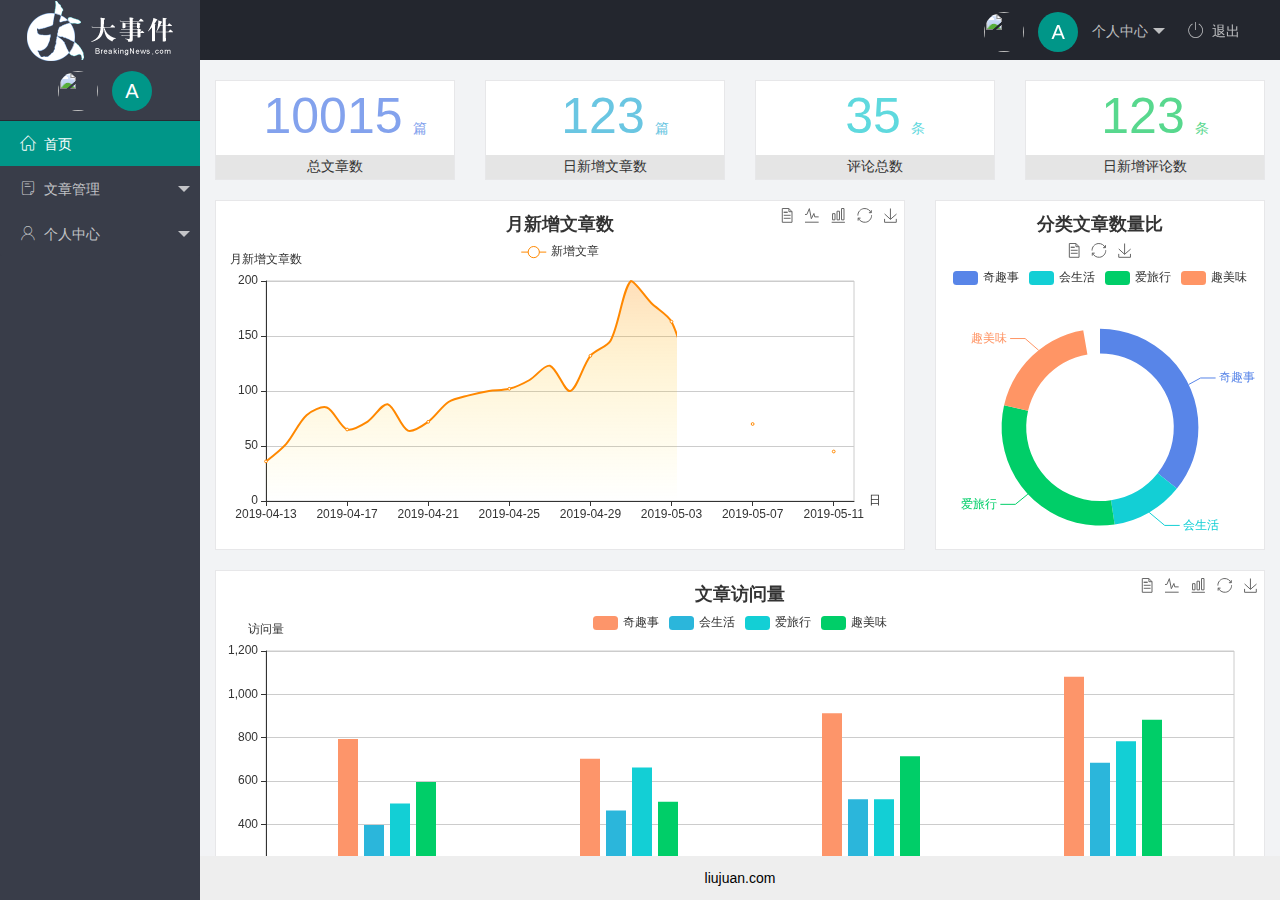
==== commit ea6fd9fb: "完成了文章管理相关的功能开发" ====
--- a/index.html
+++ b/index.html
@@ -58,9 +58,14 @@
                     <li class="layui-nav-item">
                         <a class="" href="javascript:;"><span class="iconfont">&#xe615</span>文章管理</a>
                         <dl class="layui-nav-child">
-                            <dd><a href="javascript:;"><i class="layui-icon layui-icon-app"></i> 文章类别</a></dd>
-                            <dd><a href="javascript:;"><i class="layui-icon layui-icon-cols"></i> 文章列表</a></dd>
-                            <dd><a href="javascript:;"><i class="layui-icon layui-icon-face-smile"></i> 发布文章</a></dd>
+                            <dd><a href="/article/art_cate.html" target="fm"><i class="layui-icon layui-icon-app"></i>
+                                    文章类别</a></dd>
+                            <dd><a href="/article/art_list.html" target="fm"><i class="layui-icon layui-icon-cols"></i>
+                                    文章列表</a>
+                            </dd>
+                            <dd><a href="/article/art_pub.html" target="fm"><i
+                                        class="layui-icon layui-icon-face-smile"></i>
+                                    发布文章</a></dd>
                         </dl>
                     </li>
                     <li class="layui-nav-item">
